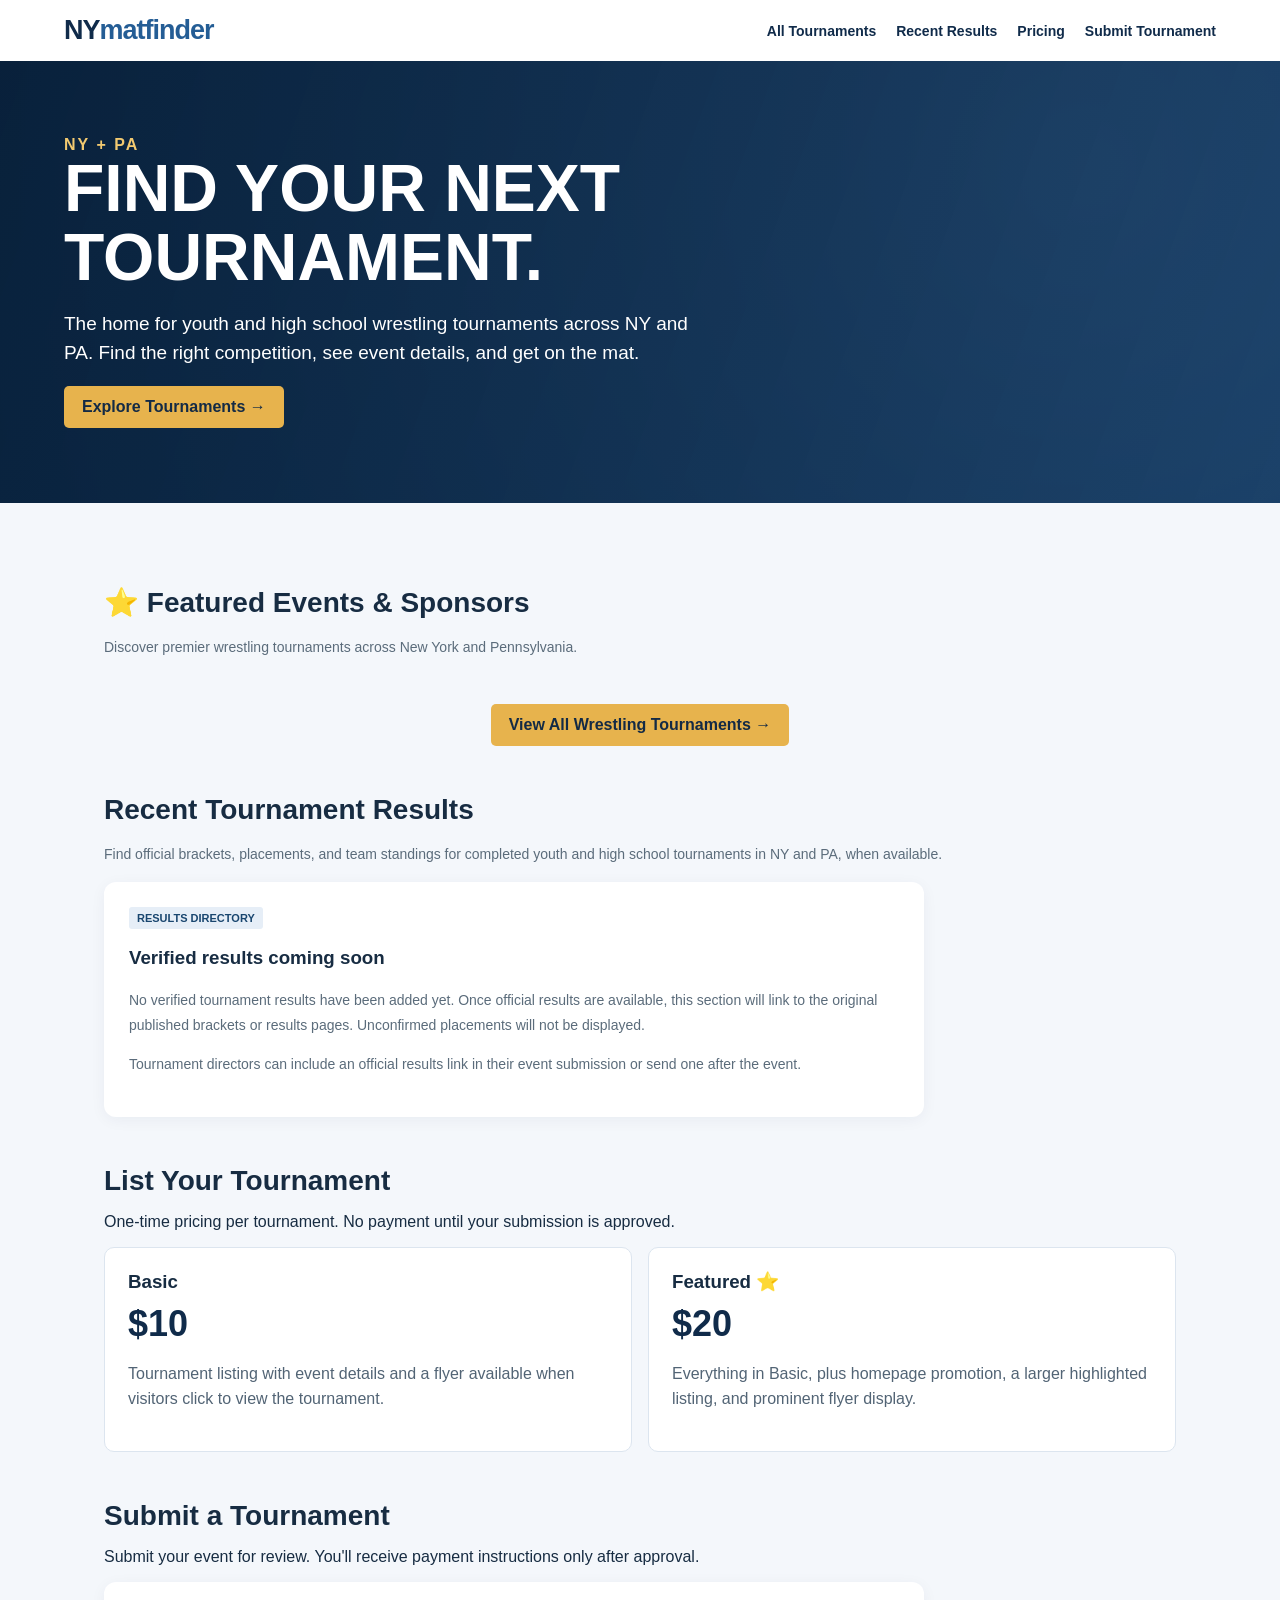
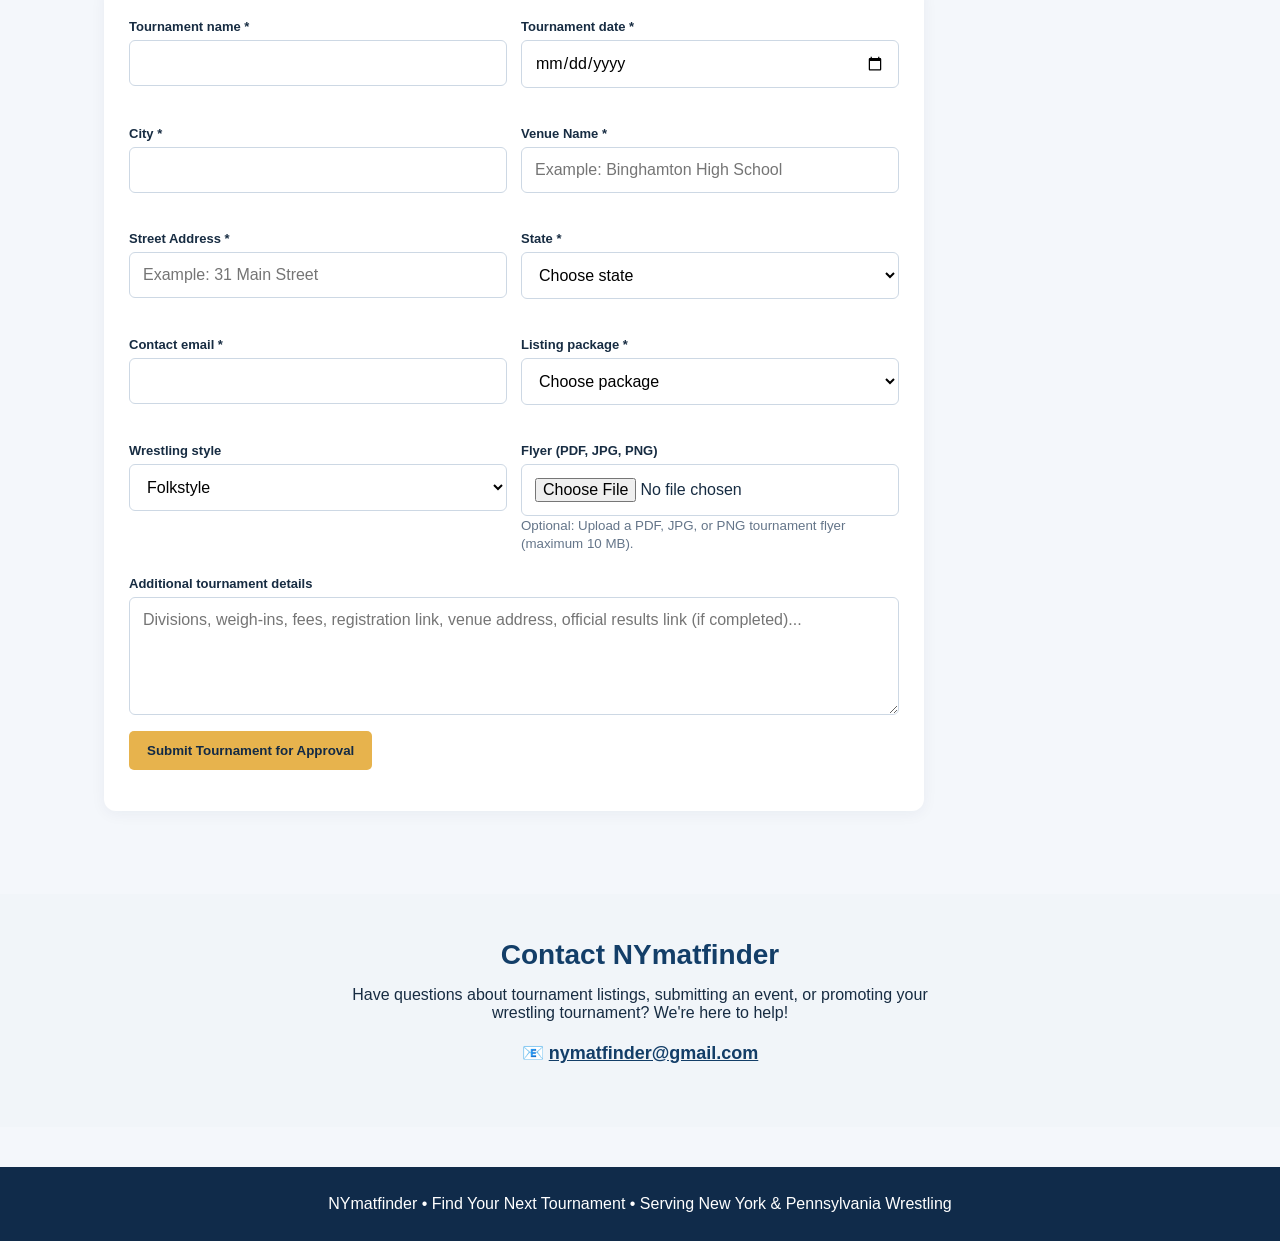
==== index.html @ 11bdc39e "Show Hanover and Palmerton logos on featured homepage cards" ====
<!doctype html><html lang="en"><head><meta charset="utf-8"><meta name="viewport" content="width=device-width,initial-scale=1"><title>NYmatfinder | Find Your Next Tournament</title><style>:root{--navy:#102b4a;--blue:#245d95;--gold:#e7b34d;--bg:#f4f7fb}*{box-sizing:border-box}body{margin:0;font-family:Arial,Helvetica,sans-serif;color:#172c42;background:var(--bg)}header{background:#fff;display:flex;justify-content:space-between;align-items:center;padding:15px max(5%,calc((100% - 1200px)/2));gap:20px;flex-wrap:wrap} .brand{font-size:27px;font-weight:900;color:var(--navy);letter-spacing:-1px}.brand span{color:var(--blue)}nav a{margin-left:20px;text-decoration:none;color:var(--navy);font-weight:700;font-size:14px}.btn{background:var(--gold);border:0;border-radius:5px;padding:12px 18px;font-weight:800;cursor:pointer;color:#132a45}.hero{background:linear-gradient(110deg,rgba(8,32,58,.95),rgba(17,56,96,.85)),radial-gradient(circle at 85% 25%,#759ac3,#102b4a);color:white;padding:75px max(5%,calc((100% - 1200px)/2));min-height:350px}.hero h1{font-size:clamp(38px,6vw,66px);max-width:720px;margin:0 0 12px;line-height:1.04}.hero p{font-size:19px;max-width:640px;line-height:1.5}.tag{color:#f2c970;font-weight:800;letter-spacing:2px}.wrap{max-width:1200px;margin:auto;padding:35px 5%}h2{font-size:28px;margin:0 0 16px}.search{display:grid;grid-template-columns:2fr repeat(3,1fr);gap:10px;background:white;padding:18px;border-radius:12px;box-shadow:0 6px 20px #132c4a12;margin-top:-60px;position:relative}.search input,.search select,form input,form select,form textarea{width:100%;border:1px solid #cdd8e4;border-radius:6px;padding:13px;font:inherit;background:#fff} .cards{display:grid;grid-template-columns:repeat(auto-fit,minmax(250px,1fr));gap:18px}.card{background:white;border:1px solid #e0e7ef;border-radius:10px;overflow:hidden;box-shadow:0 3px 12px #102b4a0c}.card .banner{height:75px;background:linear-gradient(120deg,#133e68,#467db1);display:flex;align-items:center;padding:20px;color:white;font-weight:900;letter-spacing:1px}.card .inner{padding:19px}/* Homepage tournament flyer styling */
#featured-events .flyer-container {
  width: 100%;
  overflow: hidden;
  background: #f1f4f8;
  text-align: center;
}

#featured-events .flyer-container img {
  display: block;
  width: 100%;
  height: auto;
  object-fit: contain;
}

#homepage-featured .card {
  border: 3px solid #d4a017;
}


#homepage-featured .card h3 {
  font-size: 22px;
}

.pill{display:inline-block;font-size:11px;font-weight:800;background:#e6eef7;color:#19466f;padding:5px 8px;border-radius:3px}.featured{border:2px solid var(--gold)}.featured .pill{background:#fff0c7;color:#6c4900}/* NYmatfinder listing sizes */
.cards {
  grid-template-columns: repeat(4, minmax(0, 1fr));
  align-items: stretch;
}

.card {
  grid-column: span 1;
}


.card.featured {
  grid-column: span 2;
  border: 3px solid #d4a017;
  box-shadow: 0 6px 20px #102b4a22;
}


.card.featured .banner {
  height: 150px;
}

@media (max-width: 700px) {
  .cards {
    grid-template-columns: 1fr;
  }

.card,
.card.featured {
  grid-column: span 1;
}
}.card h3{margin:12px 0}.muted{color:#5b6c7b;font-size:14px;line-height:1.8}.link{display:inline-block;margin-top:12px;color:#15568d;font-weight:800;text-decoration:none;cursor:pointer}.prices{display:grid;grid-template-columns:repeat(auto-fit,minmax(220px,1fr));gap:16px}.price{padding:23px;border:1px solid #dce5ef;border-radius:10px;background:white}.price strong{font-size:36px;color:var(--navy)}.price h3{margin:0 0 10px}.price p{color:#526475;line-height:1.6}.section{margin:48px 0}.formbox{background:white;border-radius:12px;padding:25px;max-width:820px;box-shadow:0 3px 15px #102b4a0d}.grid{display:grid;grid-template-columns:repeat(2,minmax(0,1fr));gap:14px}.field{margin:12px 0}.field label{display:block;font-weight:700;font-size:13px;margin-bottom:6px}small{color:#647589}.notice{padding:12px;background:#fff4d9;border-left:4px solid var(--gold);margin:15px 0;color:#584418}.hidden{display:none}footer{background:#102b4a;color:#fff;padding:28px;text-align:center;margin-top:40px}@media(max-width:700px){.search{grid-template-columns:1fr;margin-top:-35px}.grid{grid-template-columns:1fr}nav a{margin:0 12px 0 0}.hero{padding-top:50px;padding-bottom:80px}}
/* =====================================
   NYMATFINDER FEATURED TOURNAMENTS
   ===================================== */

#homepage-featured.featured-showcase-grid {
  display: grid;
  grid-template-columns: repeat(3, minmax(0, 1fr));
  gap: 22px;
  align-items: stretch;
  margin-top: 25px;
}

/* Main Featured Card */
.featured-showcase-card {
  position: relative;
  display: flex;
  flex-direction: column;
  min-width: 0;
  overflow: hidden;
  border: 3px solid #e7b93e;
  border-radius: 18px;
  background: linear-gradient(160deg, #102b50, #071526);
  color: #fff;
  text-align: center;
  box-shadow: 0 0 18px rgba(231, 185, 62, 0.4);
  transition: transform 0.2s ease, box-shadow 0.2s ease;
}

.featured-showcase-card:hover {
  transform: translateY(-5px);
  box-shadow: 0 0 28px rgba(231, 185, 62, 0.65);
}

/* Featured Banner */
.featured-ribbon {
  padding: 12px 8px;
  background: linear-gradient(90deg, #c68d16, #ffdc65, #c68d16);
  color: #101827;
  font-size: 14px;
  font-weight: 900;
  letter-spacing: 0.6px;
  text-transform: uppercase;
}

/* Logo / Flyer Area */
.featured-visual {
  display: flex;
  justify-content: center;
  align-items: center;
  min-height: 175px;
  padding: 20px;
  background: rgba(0, 0, 0, 0.18);
}

.featured-image {
  display: block;
  width: 100%;
  max-height: 180px;
  object-fit: contain;
  border-radius: 8px;
}

.featured-placeholder {
  display: flex;
  flex-direction: column;
  justify-content: center;
  align-items: center;
  gap: 12px;
  min-height: 135px;
}

.featured-placeholder span {
  font-size: 52px;
}

.featured-placeholder strong {
  font-size: 17px;
  font-weight: 900;
  line-height: 1.3;
  text-transform: uppercase;
}

/* Tournament Name */
.featured-event-name {
  padding: 18px 14px;
  background: rgba(0, 0, 0, 0.28);
  font-size: 19px;
  font-weight: 900;
  line-height: 1.3;
  text-transform: uppercase;
}

/* Tournament Information */
.featured-event-details {
  flex: 1;
  padding: 18px 12px;
}

.featured-date {
  margin-bottom: 15px;
  padding: 10px 6px;
  border-radius: 8px;
  background: #f5f7fc;
  color: #102a50;
  font-size: 16px;
  font-weight: 900;
}

.featured-location {
  margin-bottom: 10px;
  font-size: 15px;
  font-weight: 800;
}

.featured-meta {
  color: #cbd8eb;
  font-size: 13px;
  font-weight: 600;
}

/* Flyer Button */
.featured-flyer-btn {
  display: block;
  margin: 0 14px 16px;
  padding: 14px 8px;
  border: 2px solid #55baff;
  border-radius: 10px;
  background: linear-gradient(180deg, #0877ed, #063b9a);
  color: #fff !important;
  font-size: 13px;
  font-weight: 900;
  text-align: center;
  text-decoration: none;
  transition: filter 0.2s ease;
}

.featured-flyer-btn:hover {
  filter: brightness(1.2);
}

/* Individual Tournament Colors */

/* Hanover: Royal Blue & White */
.featured-hanover {
  border-color: #249aff;
  box-shadow: 0 0 20px rgba(36, 154, 255, 0.5);
}

.featured-hanover .featured-visual {
  background: linear-gradient(135deg, #123e9b, #eaf2ff);
}

/* Palmerton: Black & Gold */
.featured-palmerton {
  border-color: #f5c542;
  background: linear-gradient(160deg, #252525, #080808);
}

.featured-palmerton .featured-visual {
  background: linear-gradient(135deg, #141414, #74530b);
}

/* Susquehanna Valley: Navy Blue & Gold */
.featured-sv {
  border-color: #e5b83d;
  background: linear-gradient(160deg, #10254a, #061225);
}

.featured-sv .featured-visual {
  background: linear-gradient(135deg, #071a3d, #a17b23);
}

/* Tablet */
@media (max-width: 950px) {
  #homepage-featured.featured-showcase-grid {
    grid-template-columns: repeat(2, minmax(0, 1fr));
  }
}

/* Mobile */
@media (max-width: 650px) {
  #homepage-featured.featured-showcase-grid {
    grid-template-columns: 1fr;
    gap: 20px;
  }

  .featured-showcase-card {
    max-width: 460px;
    width: 100%;
    margin: 0 auto;
  }

  .featured-visual {
    min-height: 150px;
  }

  .featured-event-name {
    font-size: 18px;
  }
}</style><script src="https://challenges.cloudflare.com/turnstile/v0/api.js" async defer></script></head><body><header><div class="brand">NY<span>matfinder</span></div><nav><a href="tournaments.html">All Tournaments</a><a href="#results">Recent Results</a><a href="#pricing">Pricing</a><a href="#submit">Submit Tournament</a></nav></header><section class="hero"><div class="tag">NY + PA</div><h1>FIND YOUR NEXT<br>TOURNAMENT.</h1><p>The home for youth and high school wrestling tournaments across NY and PA. Find the right competition, see event details, and get on the mat.</p><a class="btn" href="tournaments.html" style="display:inline-block;text-decoration:none">Explore Tournaments →</a></section>
<main class="wrap">

<section id="featured-events" class="section">
  <h2>⭐ Featured Events & Sponsors</h2>
  <p class="muted">
    Discover premier wrestling tournaments across New York and Pennsylvania.
  </p>

  <div id="homepage-featured" class="cards"></div>
<div style="text-align:center;margin-top:30px;">
  <a href="tournaments.html" class="btn" style="display:inline-block;text-decoration:none;">
    View All Wrestling Tournaments →
  </a>
</div>
</section>

<section id="results" class="section"><h2>Recent Tournament Results</h2><p class="muted">Find official brackets, placements, and team standings for completed youth and high school tournaments in NY and PA, when available.</p><div class="formbox"><span class="pill">RESULTS DIRECTORY</span><h3>Verified results coming soon</h3><p class="muted">No verified tournament results have been added yet. Once official results are available, this section will link to the original published brackets or results pages. Unconfirmed placements will not be displayed.</p><p class="muted">Tournament directors can include an official results link in their event submission or send one after the event.</p></div></section><section id="pricing" class="section"><h2>List Your Tournament</h2><p>One-time pricing per tournament. No payment until your submission is approved.</p><div class="prices">
  <div class="price">
    <h3>Basic</h3>
    <strong>$10</strong>
    <p>Tournament listing with event details and a flyer available when visitors click to view the tournament.</p>
  </div>

  <div class="price">
    <h3>Featured ⭐</h3>
    <strong>$20</strong>
    <p>Everything in Basic, plus homepage promotion, a larger highlighted listing, and prominent flyer display.</p>
  </div>
</div></section><section id="submit" class="section"><h2>Submit a Tournament</h2><p>Submit your event for review. You'll receive payment instructions only after approval.</p><div class="formbox"><form id="form">
<div style="position:absolute;left:-9999px" aria-hidden="true">
  <label for="website_check">Leave this field empty</label>
  <input id="website_check" name="website_check" type="text" tabindex="-1" autocomplete="off">
</div>
<div class="grid"><div class="field"><label for="name">Tournament name *</label><input id="name" required></div><div class="field"><label for="date">Tournament date *</label><input id="date" type="date" required></div><div class="field">
  <label for="city">City *</label>
  <input id="city" required>
</div>

<div class="field">
  <label for="venue">Venue Name *</label>
  <input id="venue" placeholder="Example: Binghamton High School" required>
</div>

<div class="field">
  <label for="address">Street Address *</label>
  <input id="address" placeholder="Example: 31 Main Street" required>
</div><div class="field"><label for="eventstate">State *</label><select id="eventstate" required><option value="">Choose state</option><option>NY</option><option>PA</option></select></div><div class="field"><label for="contact">Contact email *</label><input id="contact" type="email" required></div><div class="field"><label for="package">Listing package *</label><select id="package" required><option value="">Choose package</option><option>Basic — $10</option><option>Featured — $20</option></select></div><div class="field"><label for="eventstyle">Wrestling style</label><select id="eventstyle"><option>Folkstyle</option><option>Freestyle</option><option>Greco-Roman</option></select></div><div class="field"><label for="flyer">Flyer (PDF, JPG, PNG)</label><input id="flyer" type="file" accept=".pdf,.jpg,.jpeg,.png,application/pdf,image/jpeg,image/png">
<small>Optional: Upload a PDF, JPG, or PNG tournament flyer (maximum 10 MB).</small></div></div><div class="field"><label for="details">Additional tournament details</label><textarea id="details" rows="5" placeholder="Divisions, weigh-ins, fees, registration link, venue address, official results link (if completed)..."></textarea></div><div class="cf-turnstile" data-sitekey="0x4AAAAAAFtagBKGzRwW_ZoH"></div><button class="btn" type="submit">Submit Tournament for Approval</button><p id="feedback" role="status"></p></form></div></section></main>

<!-- Tournament Details Window -->
<dialog id="tournament-modal" style="width:min(90%,700px);max-height:90vh;border:none;border-radius:12px;padding:25px;box-shadow:0 10px 40px #0004;">
  <button
    type="button"
    id="close-tournament-modal"
    aria-label="Close tournament details"
    style="float:right;background:#133e68;color:white;border:none;padding:10px 15px;border-radius:6px;cursor:pointer;"
  >
    ✕ Close
  </button>

  <div id="tournament-modal-content" style="clear:both;padding-top:15px;"></div>
</dialog>
<section id="contact" style="padding:45px 20px;text-align:center;background:#f1f5f9;">
  <h2 style="color:#133e68;margin-bottom:15px;">
    Contact NYmatfinder
  </h2>

  <p style="font-size:16px;max-width:600px;margin:0 auto 20px;">
    Have questions about tournament listings, submitting an event,
    or promoting your wrestling tournament? We're here to help!
  </p>

  <p style="font-size:18px;">
    📧 <a href="mailto:nymatfinder@gmail.com"
          style="color:#133e68;font-weight:bold;">
      nymatfinder@gmail.com
    </a>
  </p>
</section>
<footer>NYmatfinder • Find Your Next Tournament • Serving New York & Pennsylvania Wrestling</footer><script>let tournaments=[];
function openTournamentDetails(id) {
  const tournament = tournaments.find(t => String(t.id) === String(id));

  if (!tournament) {
    alert('Tournament details are unavailable.');
    return;
  }

  const escapeHTML = value => String(value ?? '').replace(/[&<>"']/g, char => ({
    '&': '&amp;',
    '<': '&lt;',
    '>': '&gt;',
    '"': '&quot;',
    "'": '&#39;'
  }[char]));

  const flyer = tournament.flyer || '';
  const safeFlyer = /^https?:\/\//i.test(flyer)
    ? escapeHTML(flyer)
    : '';

  document.querySelector('#tournament-modal-content').innerHTML = `
    <h2>${escapeHTML(tournament.name)}</h2>

    <p>
      📅 <strong>Date:</strong> ${escapeHTML(tournament.date || 'TBD')}<br>
      📍 <strong>Location:</strong> ${escapeHTML(tournament.city)}, ${escapeHTML(tournament.state)}<br>
      🤼 <strong>Style:</strong> ${escapeHTML(tournament.style || 'TBD')}<br>
      <strong>Age Division:</strong> ${escapeHTML(tournament.age || 'TBD')}
    </p>

    ${safeFlyer
      ? `<img src="${safeFlyer}" alt="Flyer for ${escapeHTML(tournament.name)}"
           style="width:100%;height:auto;margin-top:15px;border-radius:8px;">`
      : '<p>Flyer not available yet.</p>'
    }
  `;

  document.querySelector('#tournament-modal').showModal();
}

document.querySelector('#close-tournament-modal')
  .addEventListener('click', () => {
    document.querySelector('#tournament-modal').close();
  });
function renderHomepageEvents() {
  const featured = tournaments
    .filter(t => (t.tier || '').toLowerCase() === 'featured')
    .sort((a, b) => (a.date || '').localeCompare(b.date || ''));

  const escapeHTML = value => String(value ?? '')
    .replace(/&/g, '&amp;')
    .replace(/"/g, '&quot;')
    .replace(/'/g, '&#39;')
    .replace(/</g, '&lt;')
    .replace(/>/g, '&gt;');

  const createCard = t => {
    const name = t.name || 'Wrestling Tournament';
    const flyer = t.flyer || '';
    const safeFlyer = /^https?:\/\//i.test(flyer)
      ? escapeHTML(flyer)
      : '';

    const isPDF = /\.pdf(?:[?#]|$)/i.test(flyer);

    // Tournament-specific colors
    let theme = 'featured-default';

    if (/hanover/i.test(name)) {
      theme = 'featured-hanover';
    } else if (/palmerton/i.test(name)) {
      theme = 'featured-palmerton';
    } else if (/susquehanna valley/i.test(name)) {
      theme = 'featured-sv';
    }

 // Display tournament logos when available
let tournamentLogo = '';

if (/hanover/i.test(name)) {
  tournamentLogo = 'hanover-logo.png';
} else if (/palmerton/i.test(name)) {
  tournamentLogo = 'palmerton-logo.jpg';
} else if (/susquehanna valley/i.test(name)) {
  tournamentLogo = 'sv%20saber.jpeg';
}

const flyerPreview = tournamentLogo
  ? `<img
       src="${tournamentLogo}"
       alt="${escapeHTML(name)} logo"
       loading="lazy"
       class="featured-image">`
  : safeFlyer && !isPDF
    ? `<img
         src="${safeFlyer}"
         alt="${escapeHTML(name)} flyer"
         loading="lazy"
         class="featured-image">`
    : `<div class="featured-placeholder">
         <span>🏆</span>
         <strong>${escapeHTML(name)}</strong>
       </div>`;

    const flyerButton = safeFlyer
      ? `<a href="${safeFlyer}"
             target="_blank"
             rel="noopener noreferrer"
             class="featured-flyer-btn">
           📄 VIEW TOURNAMENT FLYER →
         </a>`
      : '';

    return `
      <article class="featured-showcase-card ${theme}">
        <div class="featured-ribbon">★ FEATURED TOURNAMENT ★</div>

        <div class="featured-visual">
          ${flyerPreview}
        </div>

        <div class="featured-event-name">
          ${escapeHTML(name)}
        </div>

        <div class="featured-event-details">
          <div class="featured-date">
            📅 ${escapeHTML(t.date || 'Date TBD')}
          </div>

          <div class="featured-location">
            📍 ${escapeHTML(t.city || '')}, ${escapeHTML(t.state || '')}
          </div>

          <div class="featured-meta">
            ${escapeHTML(t.style || 'Folkstyle')}
            · ${escapeHTML(t.age || 'Youth')}
          </div>
        </div>

        ${flyerButton}
      </article>
    `;
  };

  const container = document.querySelector('#homepage-featured');

  if (!container) return;

  container.classList.add('featured-showcase-grid');

  container.innerHTML = featured.length
    ? featured.map(createCard).join('')
    : '<p>No featured tournaments available yet.</p>';
}
document.querySelector('#form').addEventListener('submit', async e => {
  e.preventDefault();

  const feedback = document.querySelector('#feedback');

  if (document.querySelector('#website_check').value.trim()) {
    feedback.textContent = 'Unable to process submission.';
    return;
  }
const turnstileToken = document.querySelector('[name="cf-turnstile-response"]')?.value;

if (!turnstileToken) {
  feedback.textContent = 'Please complete the security verification before submitting.';
  return;
}
  const submission = {
    tournament_name: document.querySelector('#name').value.trim(),
    tournament_date: document.querySelector('#date').value,
    city: document.querySelector('#city').value.trim(),
venue_name: document.querySelector('#venue').value.trim(),
street_address: document.querySelector('#address').value.trim(),
state: document.querySelector('#eventstate').value,
    contact_email: document.querySelector('#contact').value.trim(),
    listing_package: document.querySelector('#package').value.split(' — ')[0],
    wrestling_style: document.querySelector('#eventstyle').value,
    additional_details: document.querySelector('#details').value.trim(),
turnstile_token: turnstileToken
  };

const form = e.currentTarget;
const submitButton = form.querySelector('button[type="submit"]');

  submitButton.disabled = true;
  feedback.textContent = 'Submitting your tournament...';

  try {
 const formData = new FormData();

Object.entries(submission).forEach(([key, value]) => {
  formData.append(key, value);
});

const flyer = document.querySelector('#flyer').files[0];
if (flyer && flyer.size > 10 * 1024 * 1024) {
  feedback.textContent = 'Flyer must be 10 MB or smaller.';
  submitButton.disabled = false;
  return;
}
if (flyer) {
  formData.append('flyer', flyer);
}

const response = await fetch(
  'https://phfijrkrcoanxwzdstjk.supabase.co/functions/v1/upload-tournament-flyer',
  {
    method: 'POST',
    headers: {
      'apikey': SUPABASE_KEY
    },
    body: formData
  }
);

    if (!response.ok) {
      throw new Error('Submission failed: ' + response.status);
    }

    feedback.textContent =
      'Tournament submitted successfully! Your event is pending approval.';

    form.reset();
  turnstile.reset();
  } catch (error) {
    console.error('Tournament submission error:', error);

    feedback.textContent =
      'Unable to submit your tournament. Please try again later.';

  } finally {
    submitButton.disabled = false;
  }
});</script>
<script>
const SUPABASE_URL = "https://phfijrkrcoanxwzdstjk.supabase.co";
const SUPABASE_KEY = "sb_publishable_uvoUWKajiVZ_H7Kkte16Gw_1GDnOIO_";

async function loadNYmatfinderTournaments() {
  try {
    const response = await fetch(
      SUPABASE_URL + "/rest/v1/public_tournaments?select=*&order=tournament_date.asc",
      {
        headers: {
          "apikey": SUPABASE_KEY
        }
      }
    );

    if (!response.ok) {
      throw new Error("Supabase returned " + response.status);
    }

const data = await response.json();

tournaments = data.map(t => ({
  id: t.id,
  name: t.tournament_name,
  city: t.city,
  state: t.state,
  style: t.wrestling_style,
  age: t.age_division,
  tier: t.listing_package,
  date: t.tournament_date,
  flyer: t.flyer_url || ''
}));

renderHomepageEvents();
console.log("NYmatfinder tournaments loaded:", tournaments);
  } catch (error) {
    console.error("Unable to load NYmatfinder tournaments:", error);
  }
}

loadNYmatfinderTournaments();
</script>
</body></html>
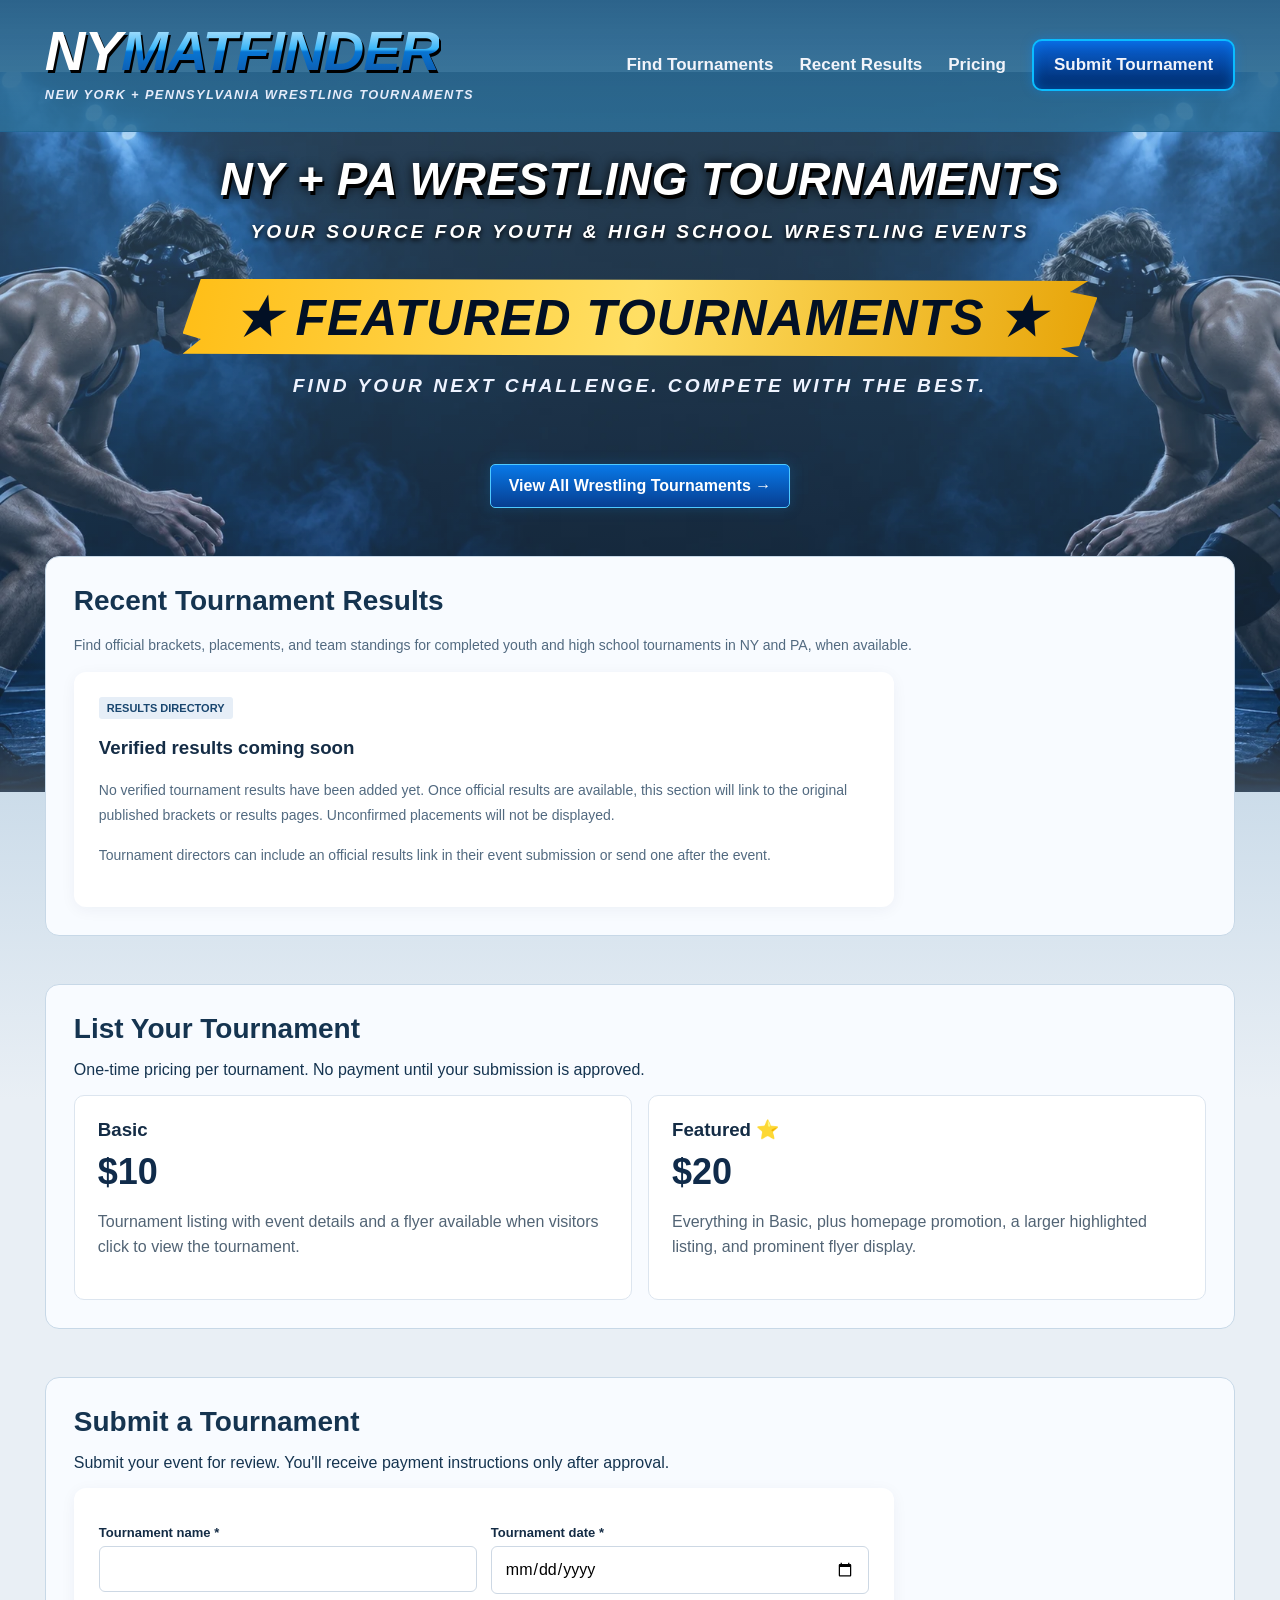
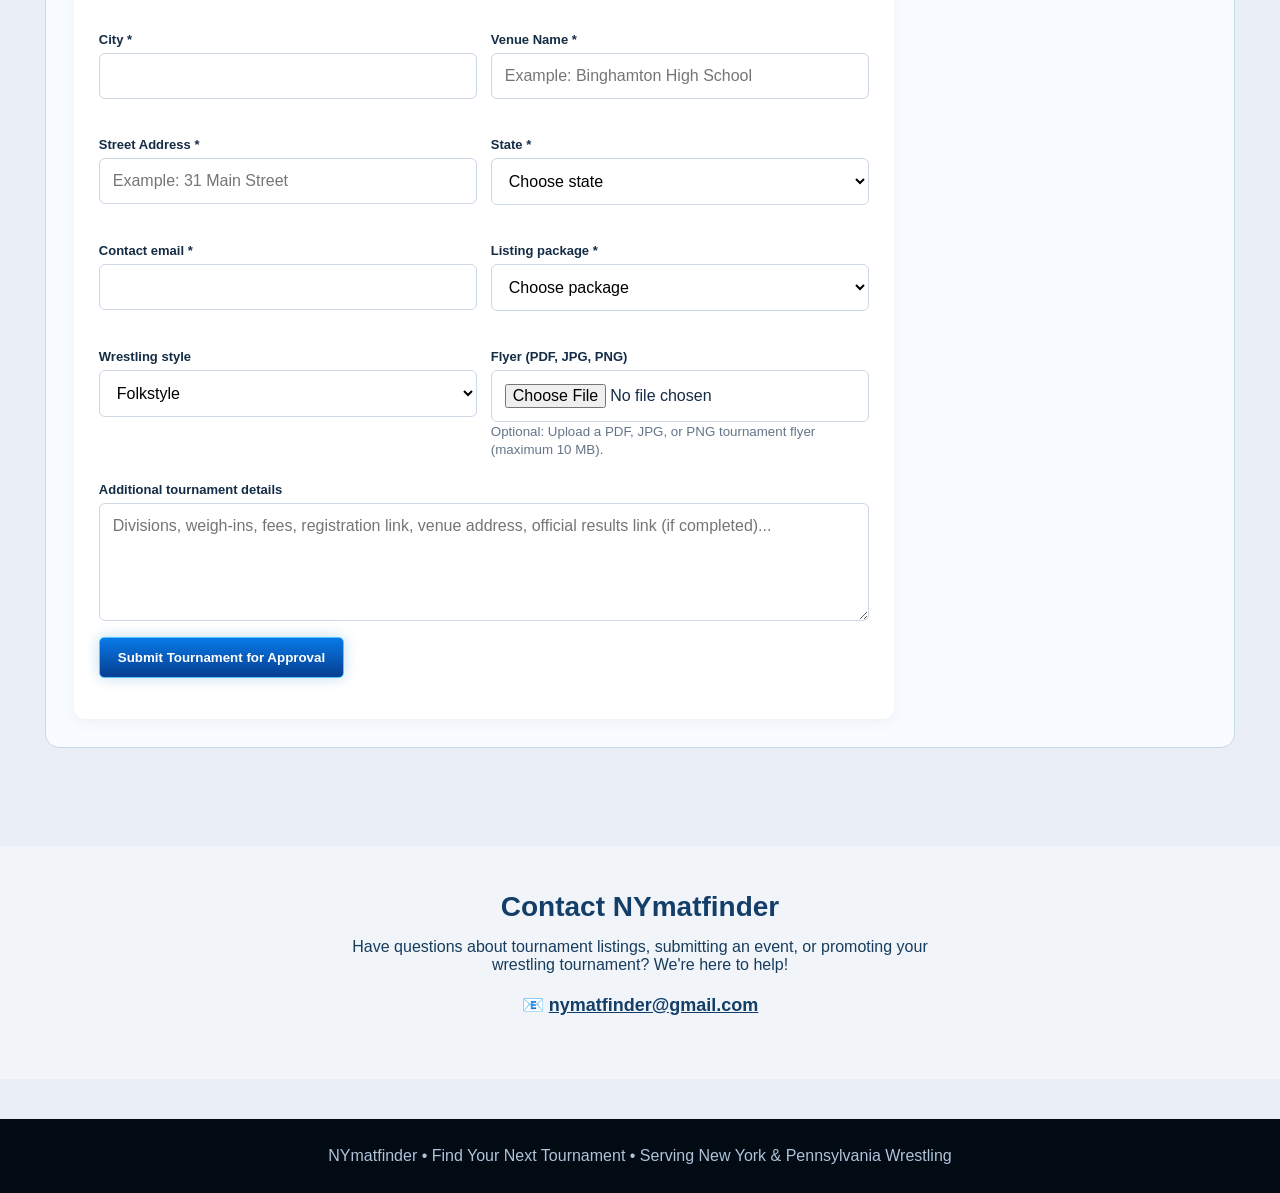
==== commit 738c88e7: "Draft lighter arena homepage redesign for review" ====
--- a/index.html
+++ b/index.html
@@ -253,13 +253,48 @@
   .featured-event-name {
     font-size: 18px;
   }
-}</style><script src="https://challenges.cloudflare.com/turnstile/v0/api.js" async defer></script></head><body><header><div class="brand">NY<span>matfinder</span></div><nav><a href="tournaments.html">All Tournaments</a><a href="#results">Recent Results</a><a href="#pricing">Pricing</a><a href="#submit">Submit Tournament</a></nav></header><section class="hero"><div class="tag">NY + PA</div><h1>FIND YOUR NEXT<br>TOURNAMENT.</h1><p>The home for youth and high school wrestling tournaments across NY and PA. Find the right competition, see event details, and get on the mat.</p><a class="btn" href="tournaments.html" style="display:inline-block;text-decoration:none">Explore Tournaments →</a></section>
+}
+/* Arena homepage — presentation only; integrations remain unchanged. */
+body{background-color:#e9eff5;background-image:linear-gradient(180deg,rgba(128,191,231,.34),rgba(66,131,180,.22) 65%,#e9eff5),url('arena-background.webp');background-position:center top,center 72px;background-size:100% 1100px,100% auto;background-repeat:no-repeat;color:#edf3fc}
+header{max-width:1640px;margin:auto;background:linear-gradient(180deg,#245d86f2,#2d7099d9);padding:24px 3.5%;flex-wrap:nowrap;border-bottom:1px solid #2285bd44;gap:32px}
+.brand{display:block;white-space:nowrap;text-decoration:none;font-family:Impact,'Arial Narrow',sans-serif;font-size:clamp(30px,4.4vw,68px);font-style:italic;letter-spacing:-1px;color:#fff;line-height:.95;text-shadow:2px 3px 0 #000}
+.brand span{text-shadow:none;filter:drop-shadow(2px 3px 0 #000);color:#35b6ff;background:linear-gradient(#e2f6ff,#39b5f8 48%,#0875d3 52%,#1053a2);background-clip:text;-webkit-background-clip:text;-webkit-text-fill-color:transparent}
+.brand small{display:block;font:italic 800 clamp(8px,1vw,14px)/1.8 Arial,sans-serif;letter-spacing:1.4px;color:#e5ecfa;margin-top:6px;text-shadow:none}
+nav{display:flex;align-items:center;gap:26px}nav a{color:#f2f4fa;margin:0;font-size:17px;white-space:nowrap}nav a:hover{color:#57caff}nav a:last-child{border:2px solid #0bbcff;border-radius:10px;background:linear-gradient(#0a65db,#002966);padding:14px 20px;box-shadow:inset 0 0 12px #008bff80,0 0 12px #008bff55}
+.hero{min-height:0;text-align:center;background:none;padding:22px 6% 8px;max-width:1640px;margin:auto}
+.hero h1{max-width:none;font-family:Impact,'Arial Narrow',sans-serif;font-size:clamp(32px,3.55vw,62px);font-style:italic;letter-spacing:.6px;line-height:1.15;text-shadow:2px 4px 0 #000,0 1px 12px #000;margin:0}
+.hero p{max-width:none;font-size:clamp(12px,1.5vw,23px);font-style:italic;font-weight:800;letter-spacing:3px;margin:12px 0 0;text-shadow:0 2px 5px #000}
+.wrap{max-width:1600px;padding:10px 3.5% 50px}
+#featured-events{margin-top:6px;padding-top:0;text-align:center}
+#featured-events>h2{display:table;margin:14px auto 8px;padding:8px 52px;background:linear-gradient(100deg,#ffbe16,#ffdf64 50%,#e7a408);color:#021025;clip-path:polygon(2% 0,99% 3%,97% 17%,100% 24%,98% 86%,96% 89%,98% 100%,0 96%,2% 77%,0 70%);font-family:Impact,'Arial Narrow',sans-serif;font-style:italic;font-size:clamp(25px,3.9vw,59px);letter-spacing:1px;line-height:1.25}
+#featured-events>p{color:#eef3ff;font-weight:800;font-style:italic;letter-spacing:3px;font-size:clamp(11px,1.5vw,21px);margin:12px 0 30px}
+#homepage-featured.featured-showcase-grid{grid-template-columns:repeat(3,minmax(0,1fr));gap:26px}
+.featured-showcase-card{border-radius:23px;border-width:3px;box-shadow:0 0 7px #fff,inset 0 0 10px #fff5,0 0 23px #e7b93e66;background:#dce4ed;color:#071a35}
+.featured-hanover{border-color:#6edaff;box-shadow:0 0 5px #fff,0 0 22px #00acff, inset 0 0 9px #00aaff}
+.featured-palmerton{border-color:#ffcf35;box-shadow:0 0 5px #fff,0 0 22px #ffb600}
+.featured-sv{border-color:#eac766;box-shadow:0 0 5px #fff,0 0 22px #d5a63888}
+.featured-ribbon{position:absolute;z-index:1;top:5px;left:14%;right:14%;padding:6px 2px;font-family:Impact,'Arial Narrow',sans-serif;font-style:italic;font-size:clamp(13px,1.35vw,21px);line-height:1.2;letter-spacing:0;clip-path:polygon(4% 0,98% 0,95% 20%,100% 30%,96% 80%,94% 100%,0 100%,3% 70%,0 55%)}
+.featured-visual{height:240px;min-height:0;padding:44px 26px 18px;background-size:cover}
+.featured-hanover .featured-visual{background:repeating-linear-gradient(132deg,transparent 0 40px,#218bff33 40px 55px,transparent 55px 75px),linear-gradient(130deg,#092660,#eff6ff 40%,#d1e4fa 70%,#1055b5)}
+.featured-palmerton .featured-visual{background:repeating-linear-gradient(132deg,transparent 0 44px,#cba23333 44px 55px,transparent 55px 78px),linear-gradient(140deg,#101316,#292b2b,#080b10)}
+.featured-sv .featured-visual{background:repeating-linear-gradient(132deg,transparent 0 40px,#eec45244 40px 52px,transparent 52px 77px),linear-gradient(140deg,#061a38,#153e70,#09172b)}
+.featured-image{width:auto;max-width:100%;height:auto;max-height:170px;object-fit:contain;border-radius:3px;filter:drop-shadow(0 3px 5px #0004)}
+.featured-event-name{font-family:Impact,'Arial Narrow',sans-serif;font-size:clamp(20px,2.1vw,33px);font-style:italic;color:#fff;background:linear-gradient(#0649a0,#031a43);padding:12px 12px;min-height:100px;display:flex;align-items:center;justify-content:center;text-shadow:2px 3px #000;line-height:1.05}
+.featured-event-details{background:linear-gradient(110deg,#d3dce6,#fff 48%,#d4dce6);padding:14px 14px 8px;flex:1}.featured-date{color:#061b43;font:italic 900 clamp(18px,1.8vw,28px)/1.2 Arial,sans-serif;margin-bottom:12px}.featured-location{font-weight:900;font-size:clamp(15px,1.35vw,21px);text-transform:uppercase;color:#0b1728;margin-bottom:8px}.featured-meta{color:#35465a;font-size:13px}
+.featured-flyer-btn{font-style:italic;font-size:clamp(12px,1.3vw,20px);border-color:#48bcff;box-shadow:0 2px 5px #000b,inset 0 0 5px #52aaff;color:#fff;margin:0 18px 16px;padding:13px 5px;background:linear-gradient(#0785fb,#004cbd 48%,#002258)}
+.btn{display:inline-block;background:linear-gradient(#0879e8,#073e91);color:#fff;border:1px solid #4fc9ff;box-shadow:0 0 14px #147ac344;text-decoration:none}
+#results,#pricing,#submit{background:#f8fbff;border:1px solid #c7d8e7;border-radius:14px;padding:28px;margin-top:32px;color:#153450}.muted{color:#526a80}.formbox,.price{color:#142c45}#contact{color:#173c5d}footer{background:#020a14;color:#afc3da}#tournament-modal{color:#142c45}a:focus-visible,button:focus-visible{outline:3px solid #ffd457;outline-offset:4px}
+@media(min-width:1500px){.featured-visual{height:265px}.featured-image{max-height:190px}}
+@media(max-width:1050px){header{flex-wrap:wrap;justify-content:center;padding:18px 3%}.brand{text-align:center;font-size:48px}nav{gap:24px}.hero{padding-top:24px}body{background-size:auto 900px;background-position:center 100px}.featured-visual{height:200px;padding:38px 14px 14px}.featured-image{max-height:145px}.featured-event-name{min-height:95px}.featured-event-details{padding:12px 7px}#homepage-featured.featured-showcase-grid{gap:16px}.featured-flyer-btn{margin:0 10px 12px}}
+@media(max-width:700px){header{gap:16px}.brand{font-size:42px}.brand small{font-size:8px}nav{gap:14px;flex-wrap:wrap;justify-content:center}nav a{font-size:12px}nav a:last-child{padding:9px 11px}.hero{padding:24px 16px 0}.hero h1{font-size:36px;line-height:1.05}.hero p{letter-spacing:1.3px;font-size:11px;line-height:1.8}.wrap{padding:8px 5% 30px}#featured-events>h2{font-size:27px;padding:10px 19px}#featured-events>p{font-size:11px;letter-spacing:1.5px;line-height:1.7;margin:12px 8px 24px}#homepage-featured.featured-showcase-grid{grid-template-columns:1fr;max-width:430px;margin:auto;gap:25px}.featured-visual{height:230px;padding:42px 24px 16px}.featured-image{max-height:175px}.featured-ribbon{font-size:18px}.featured-event-name{font-size:29px;min-height:90px}.featured-date{font-size:23px}.featured-location{font-size:18px}.featured-flyer-btn{font-size:17px;padding:14px}#results,#pricing,#submit{padding:20px}body{background-size:auto 850px}}
+
+</style><script src="https://challenges.cloudflare.com/turnstile/v0/api.js" async defer></script></head><body><header><a class="brand" href="./" aria-label="NYmatfinder home">NY<span>MATFINDER</span><small>NEW YORK + PENNSYLVANIA WRESTLING TOURNAMENTS</small></a><nav><a href="tournaments.html">Find Tournaments</a><a href="#results">Recent Results</a><a href="#pricing">Pricing</a><a href="#submit">Submit Tournament</a></nav></header><section class="hero"><h1>NY + PA WRESTLING TOURNAMENTS</h1><p>YOUR SOURCE FOR YOUTH &amp; HIGH SCHOOL WRESTLING EVENTS</p></section>
 <main class="wrap">
 
 <section id="featured-events" class="section">
-  <h2>⭐ Featured Events & Sponsors</h2>
+  <h2>★ FEATURED TOURNAMENTS ★</h2>
   <p class="muted">
-    Discover premier wrestling tournaments across New York and Pennsylvania.
+    FIND YOUR NEXT CHALLENGE. COMPETE WITH THE BEST.
   </p>
 
   <div id="homepage-featured" class="cards"></div>
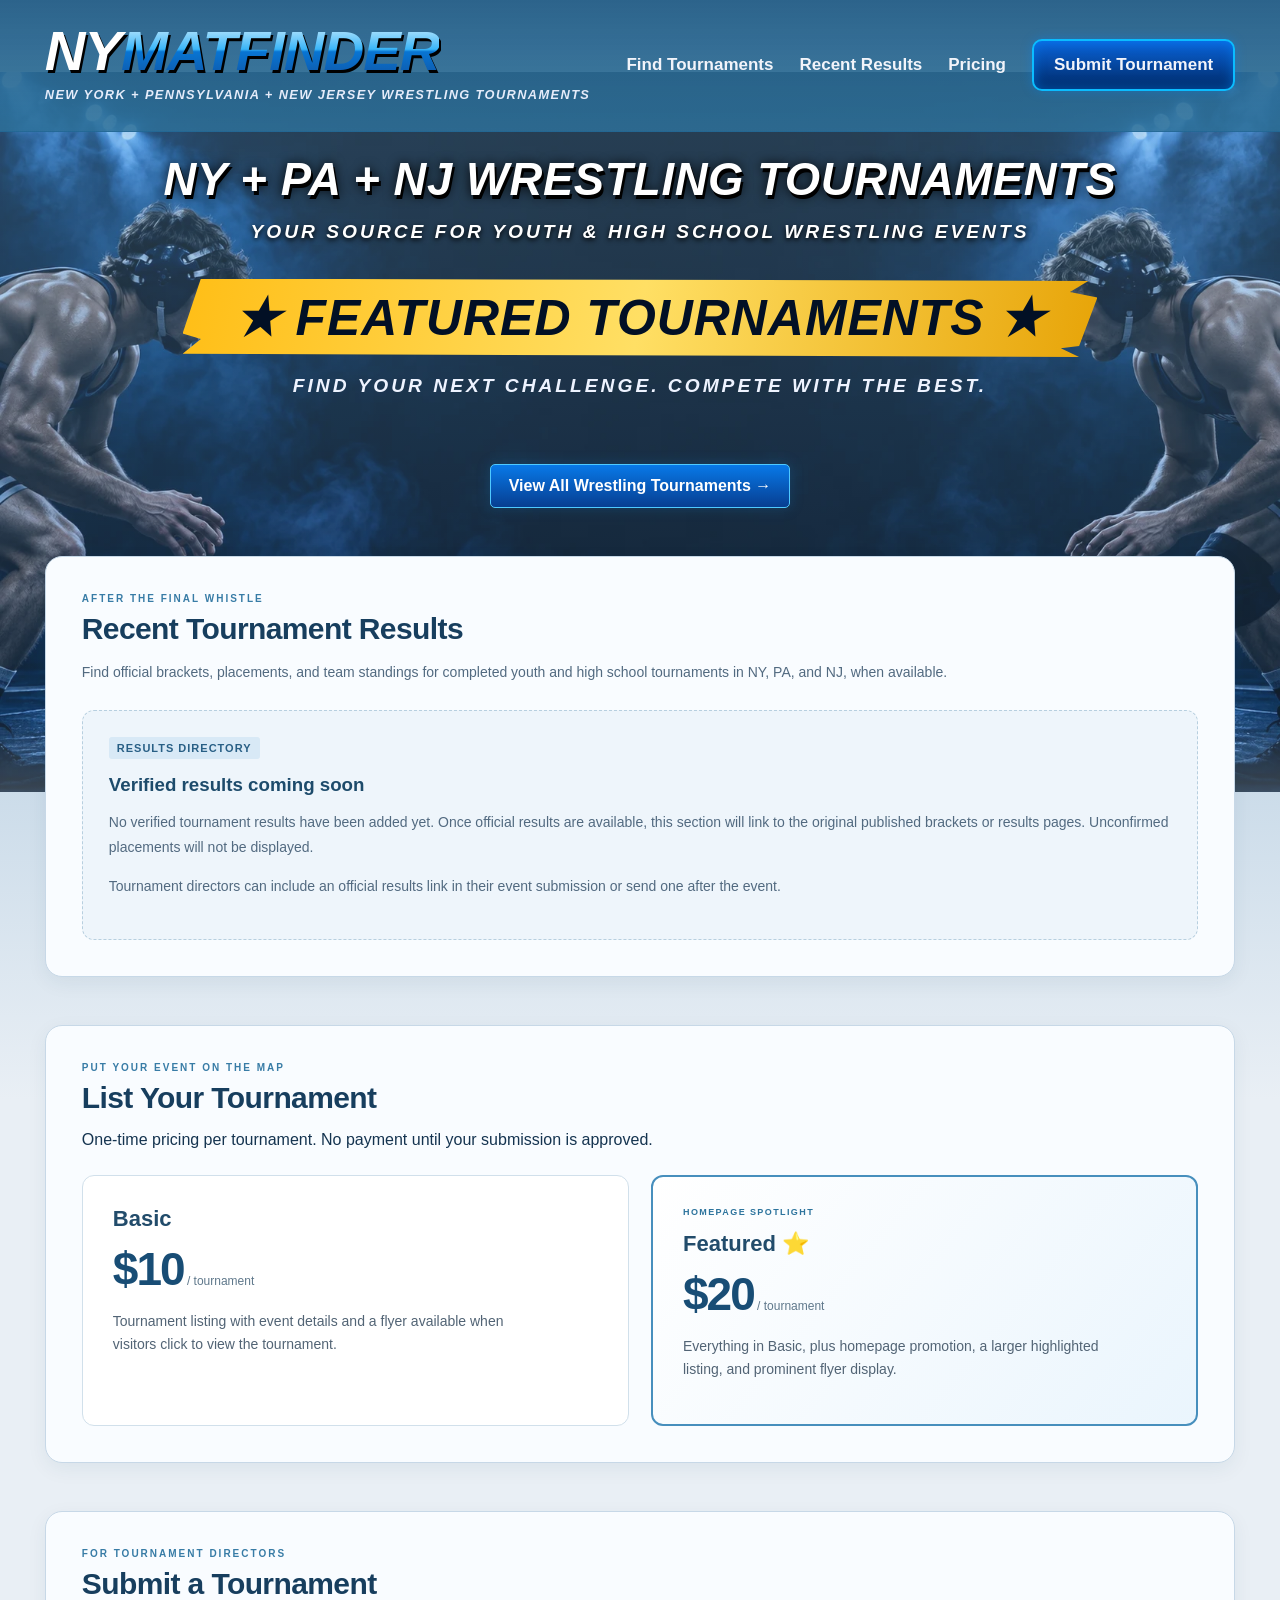
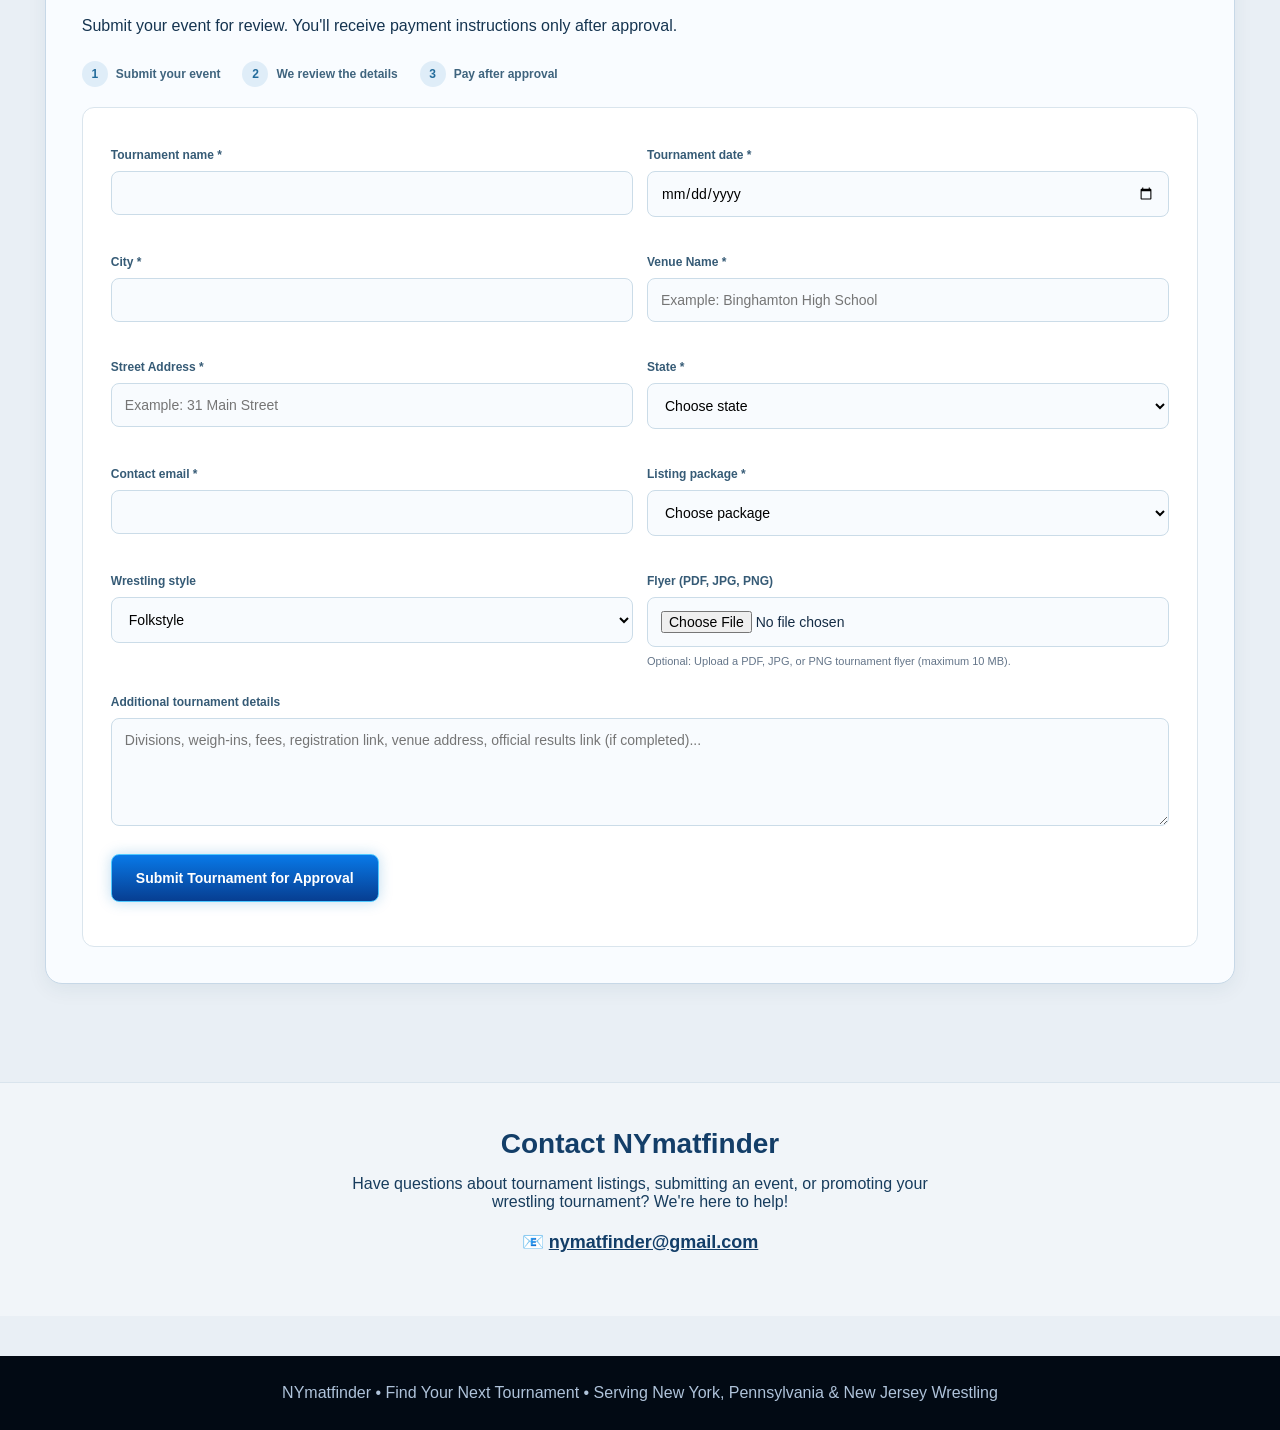
==== commit a014b379: "Refresh tournament directory and forms; add NJ and state navigation" ====
--- a/index.html
+++ b/index.html
@@ -288,7 +288,7 @@
 @media(max-width:1050px){header{flex-wrap:wrap;justify-content:center;padding:18px 3%}.brand{text-align:center;font-size:48px}nav{gap:24px}.hero{padding-top:24px}body{background-size:auto 900px;background-position:center 100px}.featured-visual{height:200px;padding:38px 14px 14px}.featured-image{max-height:145px}.featured-event-name{min-height:95px}.featured-event-details{padding:12px 7px}#homepage-featured.featured-showcase-grid{gap:16px}.featured-flyer-btn{margin:0 10px 12px}}
 @media(max-width:700px){header{gap:16px}.brand{font-size:42px}.brand small{font-size:8px}nav{gap:14px;flex-wrap:wrap;justify-content:center}nav a{font-size:12px}nav a:last-child{padding:9px 11px}.hero{padding:24px 16px 0}.hero h1{font-size:36px;line-height:1.05}.hero p{letter-spacing:1.3px;font-size:11px;line-height:1.8}.wrap{padding:8px 5% 30px}#featured-events>h2{font-size:27px;padding:10px 19px}#featured-events>p{font-size:11px;letter-spacing:1.5px;line-height:1.7;margin:12px 8px 24px}#homepage-featured.featured-showcase-grid{grid-template-columns:1fr;max-width:430px;margin:auto;gap:25px}.featured-visual{height:230px;padding:42px 24px 16px}.featured-image{max-height:175px}.featured-ribbon{font-size:18px}.featured-event-name{font-size:29px;min-height:90px}.featured-date{font-size:23px}.featured-location{font-size:18px}.featured-flyer-btn{font-size:17px;padding:14px}#results,#pricing,#submit{padding:20px}body{background-size:auto 850px}}
 
-</style><script src="https://challenges.cloudflare.com/turnstile/v0/api.js" async defer></script></head><body><header><a class="brand" href="./" aria-label="NYmatfinder home">NY<span>MATFINDER</span><small>NEW YORK + PENNSYLVANIA WRESTLING TOURNAMENTS</small></a><nav><a href="tournaments.html">Find Tournaments</a><a href="#results">Recent Results</a><a href="#pricing">Pricing</a><a href="#submit">Submit Tournament</a></nav></header><section class="hero"><h1>NY + PA WRESTLING TOURNAMENTS</h1><p>YOUR SOURCE FOR YOUTH &amp; HIGH SCHOOL WRESTLING EVENTS</p></section>
+</style><script src="https://challenges.cloudflare.com/turnstile/v0/api.js" async defer></script><link rel="stylesheet" href="interior.css"></head><body><header><a class="brand" href="./" aria-label="NYmatfinder home">NY<span>MATFINDER</span><small>NEW YORK + PENNSYLVANIA + NEW JERSEY WRESTLING TOURNAMENTS</small></a><nav><a href="tournaments.html">Find Tournaments</a><a href="#results">Recent Results</a><a href="#pricing">Pricing</a><a href="#submit">Submit Tournament</a></nav></header><section class="hero"><h1>NY + PA + NJ WRESTLING TOURNAMENTS</h1><p>YOUR SOURCE FOR YOUTH &amp; HIGH SCHOOL WRESTLING EVENTS</p></section>
 <main class="wrap">
 
 <section id="featured-events" class="section">
@@ -305,7 +305,7 @@
 </div>
 </section>
 
-<section id="results" class="section"><h2>Recent Tournament Results</h2><p class="muted">Find official brackets, placements, and team standings for completed youth and high school tournaments in NY and PA, when available.</p><div class="formbox"><span class="pill">RESULTS DIRECTORY</span><h3>Verified results coming soon</h3><p class="muted">No verified tournament results have been added yet. Once official results are available, this section will link to the original published brackets or results pages. Unconfirmed placements will not be displayed.</p><p class="muted">Tournament directors can include an official results link in their event submission or send one after the event.</p></div></section><section id="pricing" class="section"><h2>List Your Tournament</h2><p>One-time pricing per tournament. No payment until your submission is approved.</p><div class="prices">
+<section id="results" class="section"><div class="section-eyebrow">AFTER THE FINAL WHISTLE</div><h2>Recent Tournament Results</h2><p class="muted">Find official brackets, placements, and team standings for completed youth and high school tournaments in NY, PA, and NJ, when available.</p><div class="formbox"><span class="pill">RESULTS DIRECTORY</span><h3>Verified results coming soon</h3><p class="muted">No verified tournament results have been added yet. Once official results are available, this section will link to the original published brackets or results pages. Unconfirmed placements will not be displayed.</p><p class="muted">Tournament directors can include an official results link in their event submission or send one after the event.</p></div></section><section id="pricing" class="section"><div class="section-eyebrow">PUT YOUR EVENT ON THE MAP</div><h2>List Your Tournament</h2><p>One-time pricing per tournament. No payment until your submission is approved.</p><div class="prices">
   <div class="price">
     <h3>Basic</h3>
     <strong>$10</strong>
@@ -313,11 +313,11 @@
   </div>
 
   <div class="price">
-    <h3>Featured ⭐</h3>
+    <span class="package-badge">HOMEPAGE SPOTLIGHT</span><h3>Featured ⭐</h3>
     <strong>$20</strong>
     <p>Everything in Basic, plus homepage promotion, a larger highlighted listing, and prominent flyer display.</p>
   </div>
-</div></section><section id="submit" class="section"><h2>Submit a Tournament</h2><p>Submit your event for review. You'll receive payment instructions only after approval.</p><div class="formbox"><form id="form">
+</div></section><section id="submit" class="section"><div class="section-eyebrow">FOR TOURNAMENT DIRECTORS</div><h2>Submit a Tournament</h2><p>Submit your event for review. You'll receive payment instructions only after approval.</p><div class="submission-steps" aria-label="Submission process"><span><b>1</b> Submit your event</span><span><b>2</b> We review the details</span><span><b>3</b> Pay after approval</span></div><div class="formbox"><form id="form">
 <div style="position:absolute;left:-9999px" aria-hidden="true">
   <label for="website_check">Leave this field empty</label>
   <input id="website_check" name="website_check" type="text" tabindex="-1" autocomplete="off">
@@ -335,7 +335,7 @@
 <div class="field">
   <label for="address">Street Address *</label>
   <input id="address" placeholder="Example: 31 Main Street" required>
-</div><div class="field"><label for="eventstate">State *</label><select id="eventstate" required><option value="">Choose state</option><option>NY</option><option>PA</option></select></div><div class="field"><label for="contact">Contact email *</label><input id="contact" type="email" required></div><div class="field"><label for="package">Listing package *</label><select id="package" required><option value="">Choose package</option><option>Basic — $10</option><option>Featured — $20</option></select></div><div class="field"><label for="eventstyle">Wrestling style</label><select id="eventstyle"><option>Folkstyle</option><option>Freestyle</option><option>Greco-Roman</option></select></div><div class="field"><label for="flyer">Flyer (PDF, JPG, PNG)</label><input id="flyer" type="file" accept=".pdf,.jpg,.jpeg,.png,application/pdf,image/jpeg,image/png">
+</div><div class="field"><label for="eventstate">State *</label><select id="eventstate" required><option value="">Choose state</option><option>NY</option><option>PA</option><option>NJ</option></select></div><div class="field"><label for="contact">Contact email *</label><input id="contact" type="email" required></div><div class="field"><label for="package">Listing package *</label><select id="package" required><option value="">Choose package</option><option>Basic — $10</option><option>Featured — $20</option></select></div><div class="field"><label for="eventstyle">Wrestling style</label><select id="eventstyle"><option>Folkstyle</option><option>Freestyle</option><option>Greco-Roman</option></select></div><div class="field"><label for="flyer">Flyer (PDF, JPG, PNG)</label><input id="flyer" type="file" accept=".pdf,.jpg,.jpeg,.png,application/pdf,image/jpeg,image/png">
 <small>Optional: Upload a PDF, JPG, or PNG tournament flyer (maximum 10 MB).</small></div></div><div class="field"><label for="details">Additional tournament details</label><textarea id="details" rows="5" placeholder="Divisions, weigh-ins, fees, registration link, venue address, official results link (if completed)..."></textarea></div><div class="cf-turnstile" data-sitekey="0x4AAAAAAFtagBKGzRwW_ZoH"></div><button class="btn" type="submit">Submit Tournament for Approval</button><p id="feedback" role="status"></p></form></div></section></main>
 
 <!-- Tournament Details Window -->
@@ -368,7 +368,7 @@
     </a>
   </p>
 </section>
-<footer>NYmatfinder • Find Your Next Tournament • Serving New York & Pennsylvania Wrestling</footer><script>let tournaments=[];
+<footer>NYmatfinder • Find Your Next Tournament • Serving New York, Pennsylvania & New Jersey Wrestling</footer><script>let tournaments=[];
 function openTournamentDetails(id) {
   const tournament = tournaments.find(t => String(t.id) === String(id));
 
--- a/interior.css
+++ b/interior.css
@@ -0,0 +1,24 @@
+/* Shared light interiors: no application behavior changes. */
+.directory-page{background:#edf3f8;color:#153450}
+.directory-page header{background:linear-gradient(180deg,#245d86,#28698f);display:flex;justify-content:space-between;align-items:center;gap:26px;flex-wrap:nowrap;max-width:none;padding:23px 4%}
+.directory-page .brand{display:block;text-decoration:none;white-space:nowrap;font:italic 900 clamp(30px,3.6vw,54px)/1 Arial,sans-serif;letter-spacing:-1.8px;color:#fff;text-shadow:2px 3px #12304b}
+.directory-page .brand span{color:#57c4ff;text-shadow:2px 3px #133954}
+.directory-page .brand small{display:block;font:italic 800 clamp(7px,.8vw,11px)/1.8 Arial,sans-serif;letter-spacing:1.1px;color:#e3f2ff;margin-top:7px}
+.directory-page nav{display:flex;align-items:center;gap:25px}.directory-page nav a{color:#fff;margin:0;font-size:15px;white-space:nowrap}.directory-page nav a[aria-current]{text-decoration:underline;text-underline-offset:7px;text-decoration-color:#ffd45a}.directory-page nav a:last-child{padding:13px 18px;border:1px solid #62ceff;border-radius:8px;background:linear-gradient(#137be0,#064891);box-shadow:0 0 15px #28afff44}
+.directory-page .hero{min-height:0;padding:48px max(5%,calc((100% - 1200px)/2)) 84px;background:radial-gradient(ellipse at right top,#d0e7f8,transparent 65%),linear-gradient(120deg,#f7fbff,#dfebf5);color:#133f65;border-bottom:1px solid #cbdde9}
+.directory-page .tag{font-size:11px;letter-spacing:2px;color:#3478a7;margin-bottom:15px}.directory-page .hero h1{font-size:clamp(36px,4.4vw,62px);font-style:italic;letter-spacing:-1.6px;line-height:1.02;margin:0 0 18px}.directory-page .hero p{font-size:16px;line-height:1.7;max-width:640px;color:#506a80;margin:0}.directory-page .hero>.btn{display:none}
+.directory-page .wrap{max-width:1340px;padding:0 5% 40px}.directory-page .search{margin-top:-36px;padding:22px;gap:16px;border:1px solid #d2e1ed;border-top:4px solid #3488c3;border-radius:14px;box-shadow:0 12px 28px #163d6210;grid-template-columns:1.7fr repeat(4,minmax(0,1fr))}
+.filter-field{display:block;min-width:0}.filter-field>span{display:block;font-size:11px;letter-spacing:.5px;font-weight:800;color:#42637e;margin:0 0 9px}.search input,.search select{min-width:0;background:#f6f9fc;border-color:#d0dde8;border-radius:7px;font-size:13px;padding:12px 10px}
+.directory-page .section{margin-top:38px}.directory-page h2{font-size:25px;letter-spacing:-.6px;margin-bottom:8px}.directory-page #tournaments>p{max-width:770px;margin:0 0 25px;line-height:1.75;color:#5b7286}.directory-page .cards{gap:22px;align-items:start;grid-template-columns:repeat(3,minmax(0,1fr))}.directory-page .card{border:1px solid #d3e1ec;border-radius:13px;box-shadow:0 5px 18px #173d5f09;transition:box-shadow .2s,transform .2s}.directory-page .card:hover{transform:translateY(-3px);box-shadow:0 9px 25px #173d5f18}.directory-page .card.featured{border:2px solid #d4ac40;box-shadow:0 5px 20px #d7ac3717}.directory-page .card .banner{height:62px;padding:18px 21px;font-size:10px;letter-spacing:2px;background:linear-gradient(120deg,#1a557e,#3189b7)}.directory-page .card.featured .banner{background:linear-gradient(120deg,#163d60,#246f9d);height:68px}.directory-page .inner{padding:23px}.directory-page .card h3{font-size:21px;line-height:1.25;letter-spacing:-.3px;color:#163f60;margin:13px 0 16px}.directory-page .pill{font-size:9px;letter-spacing:1px;padding:6px 8px;border-radius:4px}.directory-page .card .muted{font-size:13px;line-height:1.9}.directory-page .link{border-top:1px solid #e0e9f0!important;padding:17px 0 0!important;margin-top:20px;width:100%;text-align:left;color:#176ca8!important}
+.directory-page footer{background:#163e5d;color:#d9e9f5;font-size:12px}.directory-page a:focus-visible,.directory-page input:focus-visible,.directory-page select:focus-visible,form input:focus-visible,form select:focus-visible,form textarea:focus-visible{outline:3px solid #4aa5df;outline-offset:3px}
+#results,#pricing,#submit{padding:36px;border-radius:17px;background:#f9fcff;box-shadow:0 6px 20px #133c5510;scroll-margin-top:22px}#results h2,#pricing h2,#submit h2{font-size:30px;letter-spacing:-.6px;margin:8px 0 12px;color:#173e5e}.section-eyebrow{font-size:10px;letter-spacing:2px;font-weight:900;color:#387ca6}#results .formbox{border:1px dashed #b7cfdf;box-shadow:none;background:#eef5fb;max-width:none;margin-top:25px;padding:26px}#results .pill{background:#d8e9f6;color:#285f85;letter-spacing:1px}#results h3{color:#1d4b6b;margin:15px 0 8px}#pricing .prices{margin-top:26px;gap:22px}#pricing .price{padding:30px;border:1px solid #d1e0eb;border-radius:12px;position:relative}#pricing .price:last-child{border:2px solid #478fbd;background:linear-gradient(130deg,#fff,#eaf5fd)}#pricing .price h3{font-size:22px;color:#224c6b}#pricing .price strong{font-size:46px;letter-spacing:-2px;color:#184d75}#pricing .price strong::after{content:' / tournament';font-size:12px;font-weight:400;letter-spacing:0;color:#5f788b}#pricing .price p{font-size:14px;max-width:420px}.package-badge{display:block;color:#2d749d;font-size:9px;font-weight:900;letter-spacing:1.4px;margin-bottom:14px}.submission-steps{display:flex;gap:22px;flex-wrap:wrap;margin:26px 0 20px;color:#3f647e;font-size:12px;font-weight:700}.submission-steps span{display:flex;gap:8px;align-items:center}.submission-steps b{display:inline-grid;place-items:center;background:#dfedf8;color:#226b9b;width:26px;height:26px;border-radius:50%}#submit .formbox{max-width:none;padding:28px;border:1px solid #dae5ed;box-shadow:none}#submit .field label{color:#365b76;font-size:12px;margin-bottom:9px}#submit input,#submit select,#submit textarea{background:#f8fbfe;border-color:#cbdce8;border-radius:8px;font-size:14px;padding:13px}#submit small{display:block;font-size:11px;line-height:1.6;margin-top:6px}#submit .btn{padding:15px 24px;margin-top:12px;font-size:14px;border-radius:8px}#contact{border-top:1px solid #d9e4ed}
+@media(max-width:1100px){.directory-page header{flex-wrap:wrap;justify-content:center;padding:20px 5%;gap:22px}.directory-page .brand{text-align:center}.directory-page .search{grid-template-columns:repeat(3,minmax(0,1fr))}.directory-page .cards{grid-template-columns:repeat(2,minmax(0,1fr))}}
+@media(max-width:700px){.directory-page header{gap:18px}.directory-page .brand{font-size:36px}.directory-page nav{gap:15px;flex-wrap:wrap;justify-content:center}.directory-page nav a{font-size:11px}.directory-page nav a:last-child{padding:9px 11px}.directory-page .hero{padding:34px 6% 70px}.directory-page .hero h1{font-size:39px}.directory-page .hero p{font-size:14px}.directory-page .search{grid-template-columns:1fr 1fr;margin-top:-32px;padding:18px;gap:14px}.filter-field:first-child{grid-column:1/-1}.directory-page .cards{grid-template-columns:1fr}.directory-page h2{font-size:23px}.directory-page .wrap{padding-bottom:15px}#results,#pricing,#submit{padding:23px 19px}#results h2,#pricing h2,#submit h2{font-size:26px}#submit .formbox{padding:17px}.submission-steps{gap:12px;font-size:11px}#pricing .price{padding:24px}.directory-page .card.featured .banner{height:62px}}
+
+.directory-page .card.featured{grid-column:auto;max-width:none;width:auto}
+
+.directory-page .state-tabs{display:flex;gap:7px;flex-wrap:wrap;padding:8px;background:#fff;border:1px solid #d3e1ec;border-radius:12px;margin:-30px 0 18px;position:relative;box-shadow:0 6px 20px #163d6210}
+.directory-page .state-tabs a{flex:1;text-align:center;margin:0;padding:13px 8px;font-size:12px;font-weight:800;color:#36617f;border-radius:7px;text-decoration:none;white-space:normal}
+.directory-page .state-tabs a[aria-current]{background:linear-gradient(120deg,#276b9b,#318cbb);color:#fff;box-shadow:0 3px 8px #23608e22}.directory-page .state-tabs a:hover{background:#e7f2fa;color:#164c73}.directory-page .state-tabs a[aria-current]:hover{background:#236b99;color:#fff}
+.directory-page .search{margin-top:0;border-top-width:1px}.empty-results{grid-column:1/-1;background:#fff;border:1px dashed #b7cfdf;border-radius:12px;padding:30px;color:#527087;text-align:center}#result-count{font-size:12px;font-weight:700;margin-bottom:18px}
+@media(max-width:700px){.directory-page .state-tabs a{flex:1 1 40%;font-size:11px}.directory-page .state-tabs{margin-top:-28px}.directory-page .search{margin-top:0}.brand small{letter-spacing:.3px!important}.hero h1{overflow-wrap:normal}}
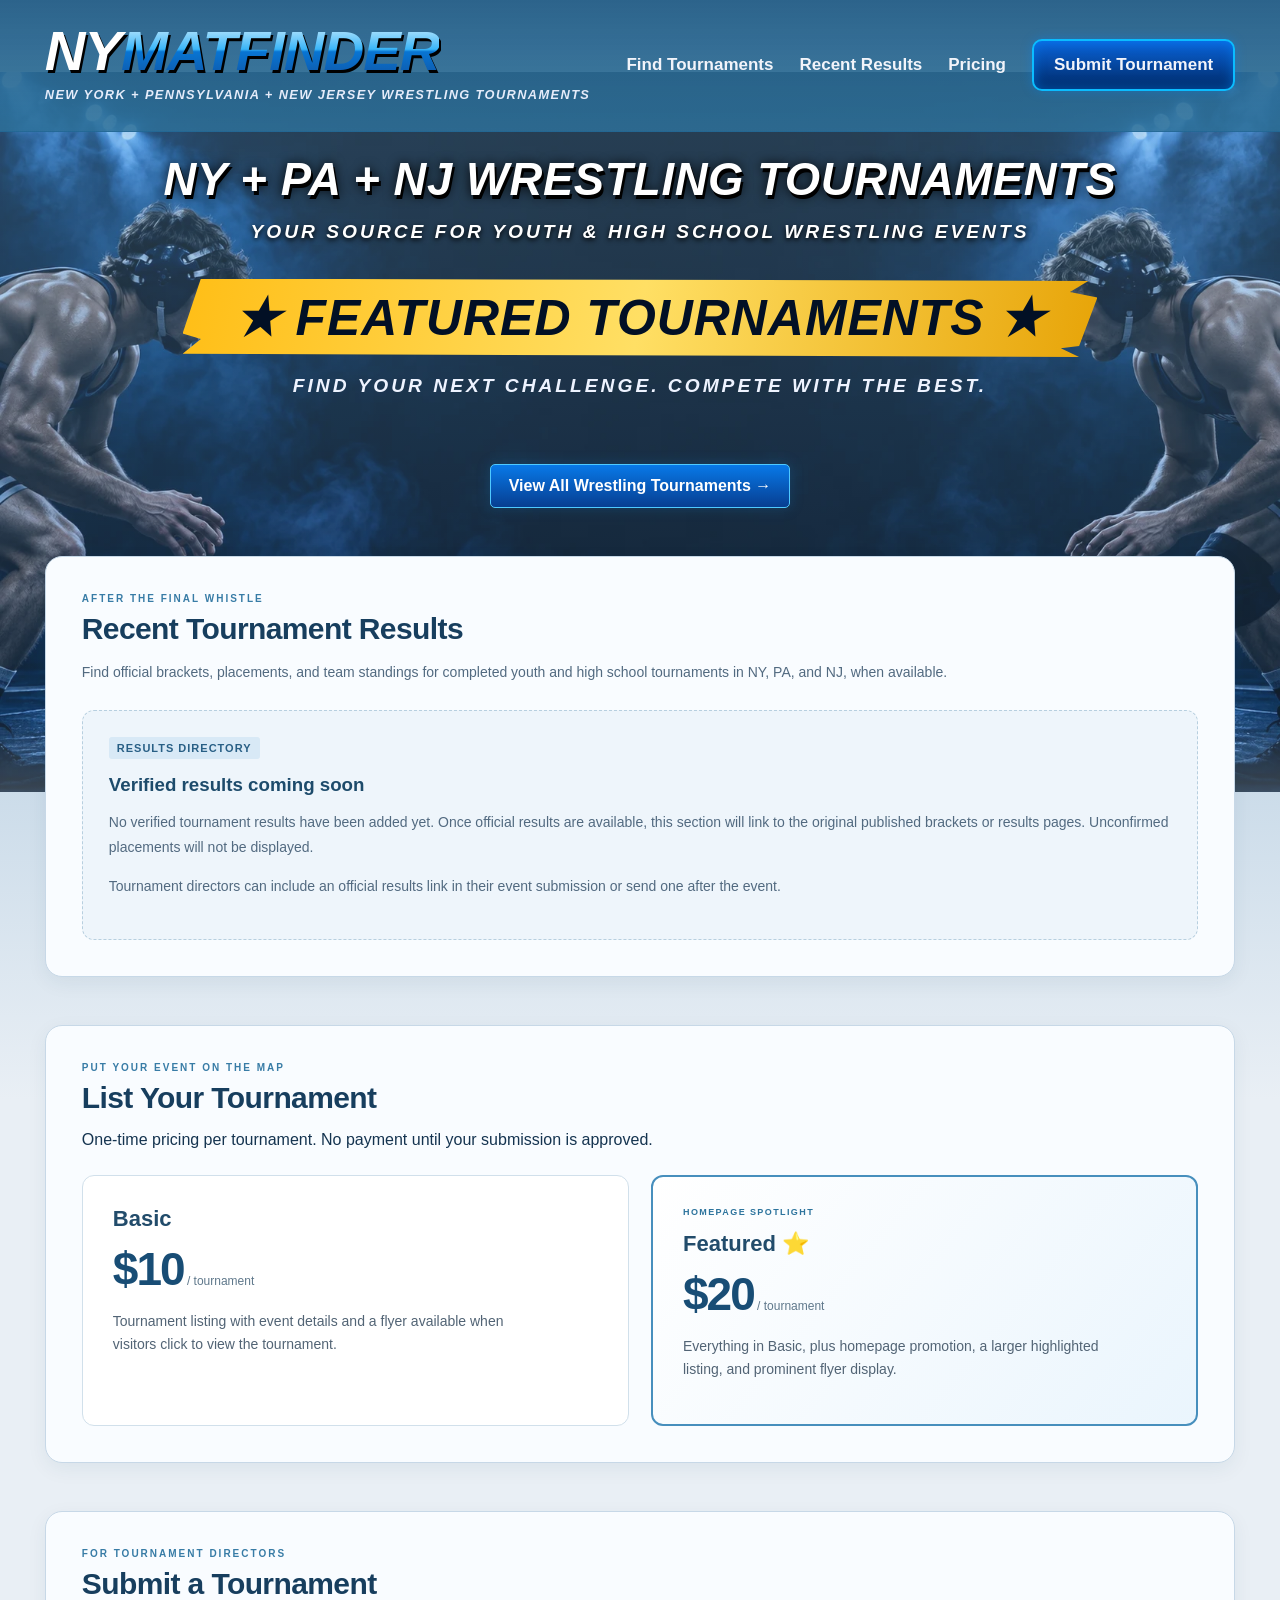
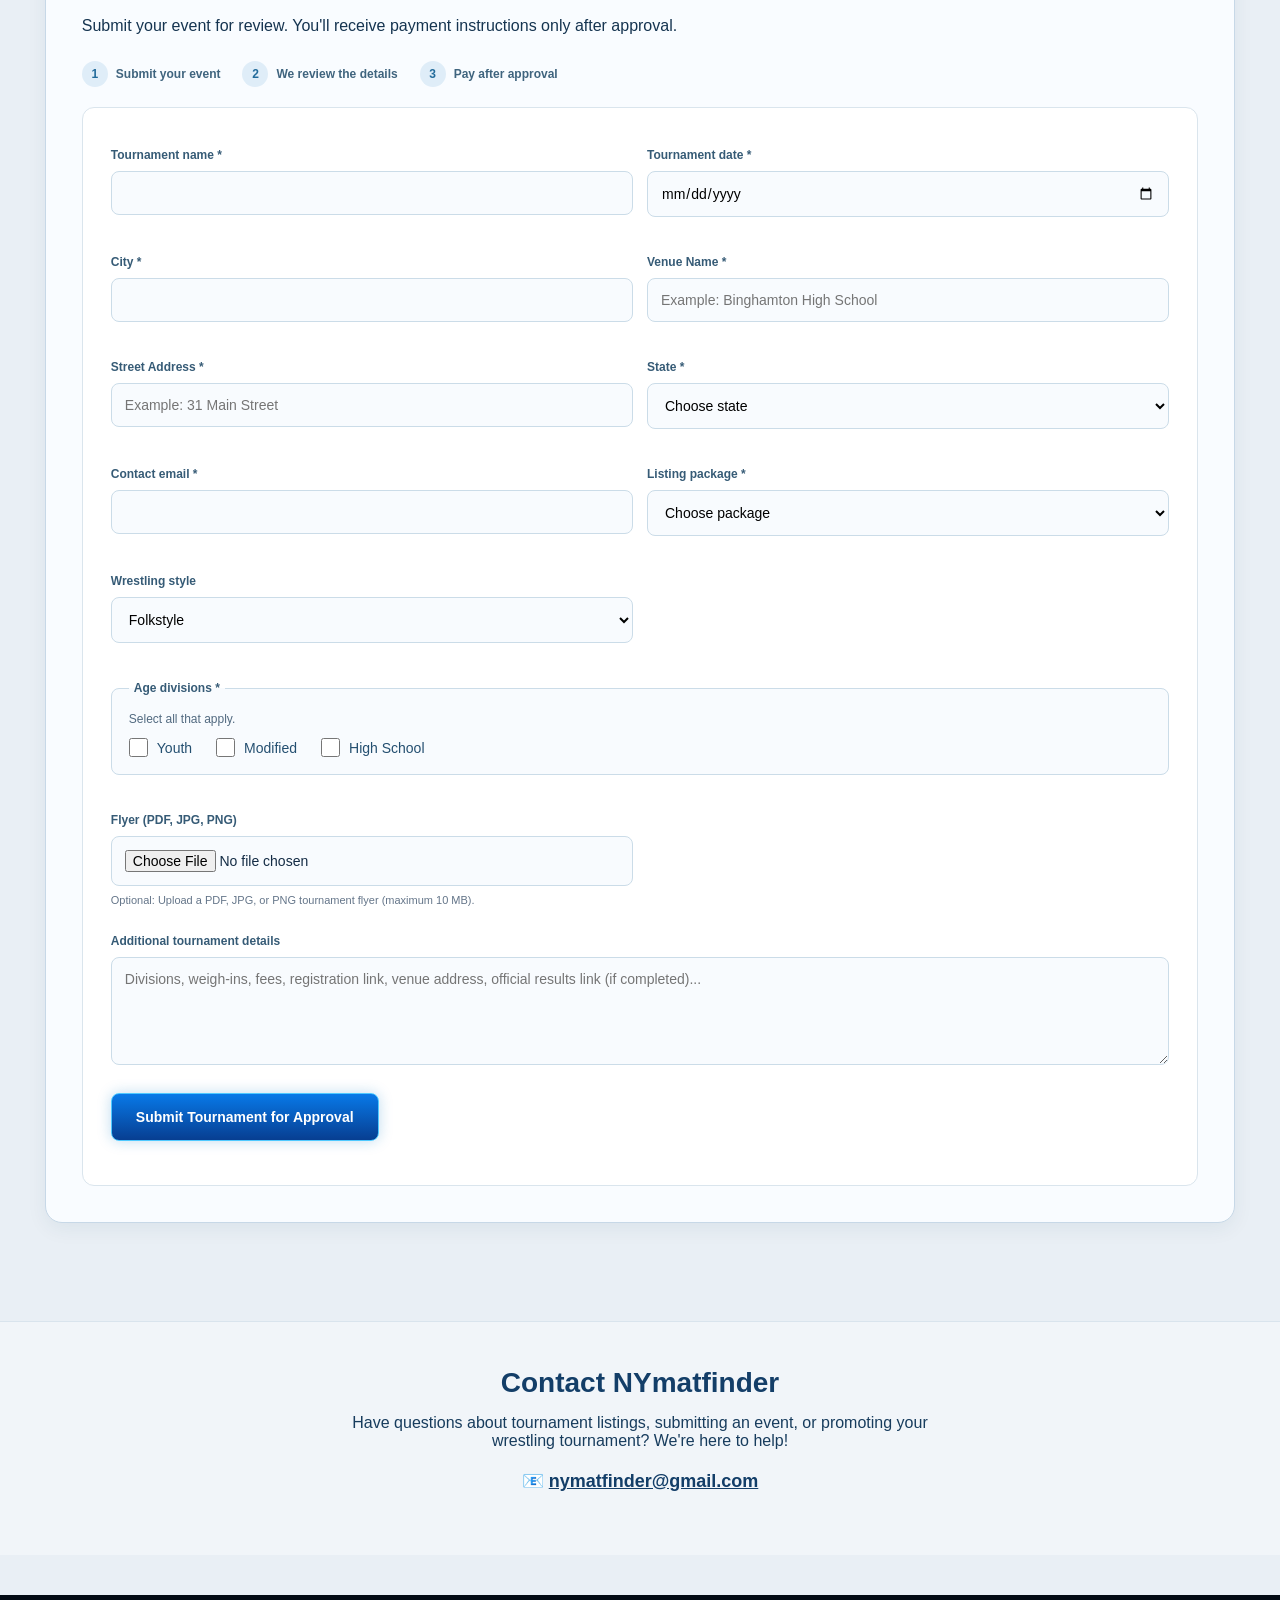
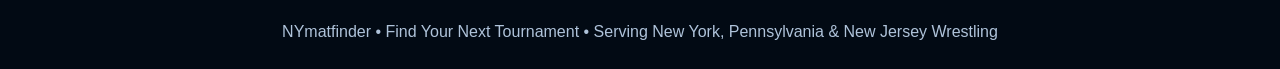
==== commit 9b807974: "Add multiple age divisions through submission, publishing, and filters" ====
--- a/index.html
+++ b/index.html
@@ -335,7 +335,7 @@
 <div class="field">
   <label for="address">Street Address *</label>
   <input id="address" placeholder="Example: 31 Main Street" required>
-</div><div class="field"><label for="eventstate">State *</label><select id="eventstate" required><option value="">Choose state</option><option>NY</option><option>PA</option><option>NJ</option></select></div><div class="field"><label for="contact">Contact email *</label><input id="contact" type="email" required></div><div class="field"><label for="package">Listing package *</label><select id="package" required><option value="">Choose package</option><option>Basic — $10</option><option>Featured — $20</option></select></div><div class="field"><label for="eventstyle">Wrestling style</label><select id="eventstyle"><option>Folkstyle</option><option>Freestyle</option><option>Greco-Roman</option></select></div><div class="field"><label for="flyer">Flyer (PDF, JPG, PNG)</label><input id="flyer" type="file" accept=".pdf,.jpg,.jpeg,.png,application/pdf,image/jpeg,image/png">
+</div><div class="field"><label for="eventstate">State *</label><select id="eventstate" required><option value="">Choose state</option><option>NY</option><option>PA</option><option>NJ</option></select></div><div class="field"><label for="contact">Contact email *</label><input id="contact" type="email" required></div><div class="field"><label for="package">Listing package *</label><select id="package" required><option value="">Choose package</option><option>Basic — $10</option><option>Featured — $20</option></select></div><div class="field"><label for="eventstyle">Wrestling style</label><select id="eventstyle"><option>Folkstyle</option><option>Freestyle</option><option>Greco-Roman</option></select></div><fieldset class="age-options" aria-describedby="age-help"><legend>Age divisions *</legend><p id="age-help">Select all that apply.</p><div class="age-checkboxes"><label><input type="checkbox" name="age_divisions" value="Youth"> Youth</label><label><input type="checkbox" name="age_divisions" value="Modified"> Modified</label><label><input type="checkbox" name="age_divisions" value="High School"> High School</label></div></fieldset><div class="field"><label for="flyer">Flyer (PDF, JPG, PNG)</label><input id="flyer" type="file" accept=".pdf,.jpg,.jpeg,.png,application/pdf,image/jpeg,image/png">
 <small>Optional: Upload a PDF, JPG, or PNG tournament flyer (maximum 10 MB).</small></div></div><div class="field"><label for="details">Additional tournament details</label><textarea id="details" rows="5" placeholder="Divisions, weigh-ins, fees, registration link, venue address, official results link (if completed)..."></textarea></div><div class="cf-turnstile" data-sitekey="0x4AAAAAAFtagBKGzRwW_ZoH"></div><button class="btn" type="submit">Submit Tournament for Approval</button><p id="feedback" role="status"></p></form></div></section></main>
 
 <!-- Tournament Details Window -->
@@ -368,7 +368,16 @@
     </a>
   </p>
 </section>
-<footer>NYmatfinder • Find Your Next Tournament • Serving New York, Pennsylvania & New Jersey Wrestling</footer><script>let tournaments=[];
+<footer>NYmatfinder • Find Your Next Tournament • Serving New York, Pennsylvania & New Jersey Wrestling</footer><script>function isUpcomingTournament(date, now = new Date()) {
+  if (!date) return true;
+  const parts = new Intl.DateTimeFormat('en-US', {
+    timeZone: 'America/New_York', year: 'numeric', month: '2-digit', day: '2-digit'
+  }).formatToParts(now);
+  const part = type => parts.find(p => p.type === type).value;
+  const today = `${part('year')}-${part('month')}-${part('day')}`;
+  return date >= today;
+}
+let tournaments=[];
 function openTournamentDetails(id) {
   const tournament = tournaments.find(t => String(t.id) === String(id));
 
@@ -416,7 +425,7 @@
   });
 function renderHomepageEvents() {
   const featured = tournaments
-    .filter(t => (t.tier || '').toLowerCase() === 'featured')
+    .filter(t => (t.tier || '').toLowerCase() === 'featured' && isUpcomingTournament(t.date))
     .sort((a, b) => (a.date || '').localeCompare(b.date || ''));
 
   const escapeHTML = value => String(value ?? '')
@@ -540,6 +549,12 @@
   feedback.textContent = 'Please complete the security verification before submitting.';
   return;
 }
+  const ageDivisions = Array.from(document.querySelectorAll('input[name="age_divisions"]:checked'), input => input.value);
+  if (!ageDivisions.length) {
+    feedback.textContent = 'Please select at least one age division.';
+    document.querySelector('input[name="age_divisions"]').focus();
+    return;
+  }
   const submission = {
     tournament_name: document.querySelector('#name').value.trim(),
     tournament_date: document.querySelector('#date').value,
@@ -550,6 +565,7 @@
     contact_email: document.querySelector('#contact').value.trim(),
     listing_package: document.querySelector('#package').value.split(' — ')[0],
     wrestling_style: document.querySelector('#eventstyle').value,
+    age_divisions: JSON.stringify(ageDivisions),
     additional_details: document.querySelector('#details').value.trim(),
 turnstile_token: turnstileToken
   };
--- a/interior.css
+++ b/interior.css
@@ -4,7 +4,7 @@
 .directory-page .brand{display:block;text-decoration:none;white-space:nowrap;font:italic 900 clamp(30px,3.6vw,54px)/1 Arial,sans-serif;letter-spacing:-1.8px;color:#fff;text-shadow:2px 3px #12304b}
 .directory-page .brand span{color:#57c4ff;text-shadow:2px 3px #133954}
 .directory-page .brand small{display:block;font:italic 800 clamp(7px,.8vw,11px)/1.8 Arial,sans-serif;letter-spacing:1.1px;color:#e3f2ff;margin-top:7px}
-.directory-page nav{display:flex;align-items:center;gap:25px}.directory-page nav a{color:#fff;margin:0;font-size:15px;white-space:nowrap}.directory-page nav a[aria-current]{text-decoration:underline;text-underline-offset:7px;text-decoration-color:#ffd45a}.directory-page nav a:last-child{padding:13px 18px;border:1px solid #62ceff;border-radius:8px;background:linear-gradient(#137be0,#064891);box-shadow:0 0 15px #28afff44}
+.directory-page header nav{display:flex;align-items:center;gap:25px}.directory-page header nav a{color:#fff;margin:0;font-size:15px;white-space:nowrap}.directory-page header nav a[aria-current]{text-decoration:underline;text-underline-offset:7px;text-decoration-color:#ffd45a}.directory-page header nav a:last-child{padding:13px 18px;border:1px solid #62ceff;border-radius:8px;background:linear-gradient(#137be0,#064891);box-shadow:0 0 15px #28afff44}
 .directory-page .hero{min-height:0;padding:48px max(5%,calc((100% - 1200px)/2)) 84px;background:radial-gradient(ellipse at right top,#d0e7f8,transparent 65%),linear-gradient(120deg,#f7fbff,#dfebf5);color:#133f65;border-bottom:1px solid #cbdde9}
 .directory-page .tag{font-size:11px;letter-spacing:2px;color:#3478a7;margin-bottom:15px}.directory-page .hero h1{font-size:clamp(36px,4.4vw,62px);font-style:italic;letter-spacing:-1.6px;line-height:1.02;margin:0 0 18px}.directory-page .hero p{font-size:16px;line-height:1.7;max-width:640px;color:#506a80;margin:0}.directory-page .hero>.btn{display:none}
 .directory-page .wrap{max-width:1340px;padding:0 5% 40px}.directory-page .search{margin-top:-36px;padding:22px;gap:16px;border:1px solid #d2e1ed;border-top:4px solid #3488c3;border-radius:14px;box-shadow:0 12px 28px #163d6210;grid-template-columns:1.7fr repeat(4,minmax(0,1fr))}
@@ -13,7 +13,7 @@
 .directory-page footer{background:#163e5d;color:#d9e9f5;font-size:12px}.directory-page a:focus-visible,.directory-page input:focus-visible,.directory-page select:focus-visible,form input:focus-visible,form select:focus-visible,form textarea:focus-visible{outline:3px solid #4aa5df;outline-offset:3px}
 #results,#pricing,#submit{padding:36px;border-radius:17px;background:#f9fcff;box-shadow:0 6px 20px #133c5510;scroll-margin-top:22px}#results h2,#pricing h2,#submit h2{font-size:30px;letter-spacing:-.6px;margin:8px 0 12px;color:#173e5e}.section-eyebrow{font-size:10px;letter-spacing:2px;font-weight:900;color:#387ca6}#results .formbox{border:1px dashed #b7cfdf;box-shadow:none;background:#eef5fb;max-width:none;margin-top:25px;padding:26px}#results .pill{background:#d8e9f6;color:#285f85;letter-spacing:1px}#results h3{color:#1d4b6b;margin:15px 0 8px}#pricing .prices{margin-top:26px;gap:22px}#pricing .price{padding:30px;border:1px solid #d1e0eb;border-radius:12px;position:relative}#pricing .price:last-child{border:2px solid #478fbd;background:linear-gradient(130deg,#fff,#eaf5fd)}#pricing .price h3{font-size:22px;color:#224c6b}#pricing .price strong{font-size:46px;letter-spacing:-2px;color:#184d75}#pricing .price strong::after{content:' / tournament';font-size:12px;font-weight:400;letter-spacing:0;color:#5f788b}#pricing .price p{font-size:14px;max-width:420px}.package-badge{display:block;color:#2d749d;font-size:9px;font-weight:900;letter-spacing:1.4px;margin-bottom:14px}.submission-steps{display:flex;gap:22px;flex-wrap:wrap;margin:26px 0 20px;color:#3f647e;font-size:12px;font-weight:700}.submission-steps span{display:flex;gap:8px;align-items:center}.submission-steps b{display:inline-grid;place-items:center;background:#dfedf8;color:#226b9b;width:26px;height:26px;border-radius:50%}#submit .formbox{max-width:none;padding:28px;border:1px solid #dae5ed;box-shadow:none}#submit .field label{color:#365b76;font-size:12px;margin-bottom:9px}#submit input,#submit select,#submit textarea{background:#f8fbfe;border-color:#cbdce8;border-radius:8px;font-size:14px;padding:13px}#submit small{display:block;font-size:11px;line-height:1.6;margin-top:6px}#submit .btn{padding:15px 24px;margin-top:12px;font-size:14px;border-radius:8px}#contact{border-top:1px solid #d9e4ed}
 @media(max-width:1100px){.directory-page header{flex-wrap:wrap;justify-content:center;padding:20px 5%;gap:22px}.directory-page .brand{text-align:center}.directory-page .search{grid-template-columns:repeat(3,minmax(0,1fr))}.directory-page .cards{grid-template-columns:repeat(2,minmax(0,1fr))}}
-@media(max-width:700px){.directory-page header{gap:18px}.directory-page .brand{font-size:36px}.directory-page nav{gap:15px;flex-wrap:wrap;justify-content:center}.directory-page nav a{font-size:11px}.directory-page nav a:last-child{padding:9px 11px}.directory-page .hero{padding:34px 6% 70px}.directory-page .hero h1{font-size:39px}.directory-page .hero p{font-size:14px}.directory-page .search{grid-template-columns:1fr 1fr;margin-top:-32px;padding:18px;gap:14px}.filter-field:first-child{grid-column:1/-1}.directory-page .cards{grid-template-columns:1fr}.directory-page h2{font-size:23px}.directory-page .wrap{padding-bottom:15px}#results,#pricing,#submit{padding:23px 19px}#results h2,#pricing h2,#submit h2{font-size:26px}#submit .formbox{padding:17px}.submission-steps{gap:12px;font-size:11px}#pricing .price{padding:24px}.directory-page .card.featured .banner{height:62px}}
+@media(max-width:700px){.directory-page header{gap:18px}.directory-page .brand{font-size:36px}.directory-page header nav{gap:15px;flex-wrap:wrap;justify-content:center}.directory-page header nav a{font-size:11px}.directory-page header nav a:last-child{padding:9px 11px}.directory-page .hero{padding:34px 6% 70px}.directory-page .hero h1{font-size:39px}.directory-page .hero p{font-size:14px}.directory-page .search{grid-template-columns:1fr 1fr;margin-top:-32px;padding:18px;gap:14px}.filter-field:first-child{grid-column:1/-1}.directory-page .cards{grid-template-columns:1fr}.directory-page h2{font-size:23px}.directory-page .wrap{padding-bottom:15px}#results,#pricing,#submit{padding:23px 19px}#results h2,#pricing h2,#submit h2{font-size:26px}#submit .formbox{padding:17px}.submission-steps{gap:12px;font-size:11px}#pricing .price{padding:24px}.directory-page .card.featured .banner{height:62px}}
 
 .directory-page .card.featured{grid-column:auto;max-width:none;width:auto}
 
@@ -22,3 +22,11 @@
 .directory-page .state-tabs a[aria-current]{background:linear-gradient(120deg,#276b9b,#318cbb);color:#fff;box-shadow:0 3px 8px #23608e22}.directory-page .state-tabs a:hover{background:#e7f2fa;color:#164c73}.directory-page .state-tabs a[aria-current]:hover{background:#236b99;color:#fff}
 .directory-page .search{margin-top:0;border-top-width:1px}.empty-results{grid-column:1/-1;background:#fff;border:1px dashed #b7cfdf;border-radius:12px;padding:30px;color:#527087;text-align:center}#result-count{font-size:12px;font-weight:700;margin-bottom:18px}
 @media(max-width:700px){.directory-page .state-tabs a{flex:1 1 40%;font-size:11px}.directory-page .state-tabs{margin-top:-28px}.directory-page .search{margin-top:0}.brand small{letter-spacing:.3px!important}.hero h1{overflow-wrap:normal}}
+
+/* Subtle arena backdrop connects the directory to the homepage. */
+.directory-page{background-color:#edf3f8;background-image:linear-gradient(180deg,rgba(232,243,251,.80),rgba(233,242,249,.89) 65%,#edf3f8),url('arena-background.webp');background-size:100% 1100px,100% auto;background-position:center 120px,center 120px;background-repeat:no-repeat}
+.directory-page .hero{background:linear-gradient(110deg,rgba(246,251,255,.50),rgba(219,236,248,.25));border-bottom-color:#cadde97a}
+.directory-page .card{background:#fff}.directory-page .search{background:#fff}
+@media(max-width:700px){.directory-page{background-size:100% 1000px,auto 750px;background-position:center 170px,center 170px}}
+
+#submit .age-options{grid-column:1/-1;min-width:0;margin:12px 0;padding:17px;border:1px solid #cbdce8;border-radius:8px;background:#f8fbfe}#submit .age-options legend{font-size:12px;font-weight:700;color:#365b76;padding:0 5px}#age-help{font-size:12px;color:#526a80;margin:0 0 12px}.age-checkboxes{display:flex;flex-wrap:wrap;gap:14px 24px}#submit .age-checkboxes label{display:flex;align-items:center;gap:9px;font-size:14px;color:#244f70;cursor:pointer}#submit .age-checkboxes input{width:19px;height:19px;margin:0;accent-color:#2677ac;padding:0}
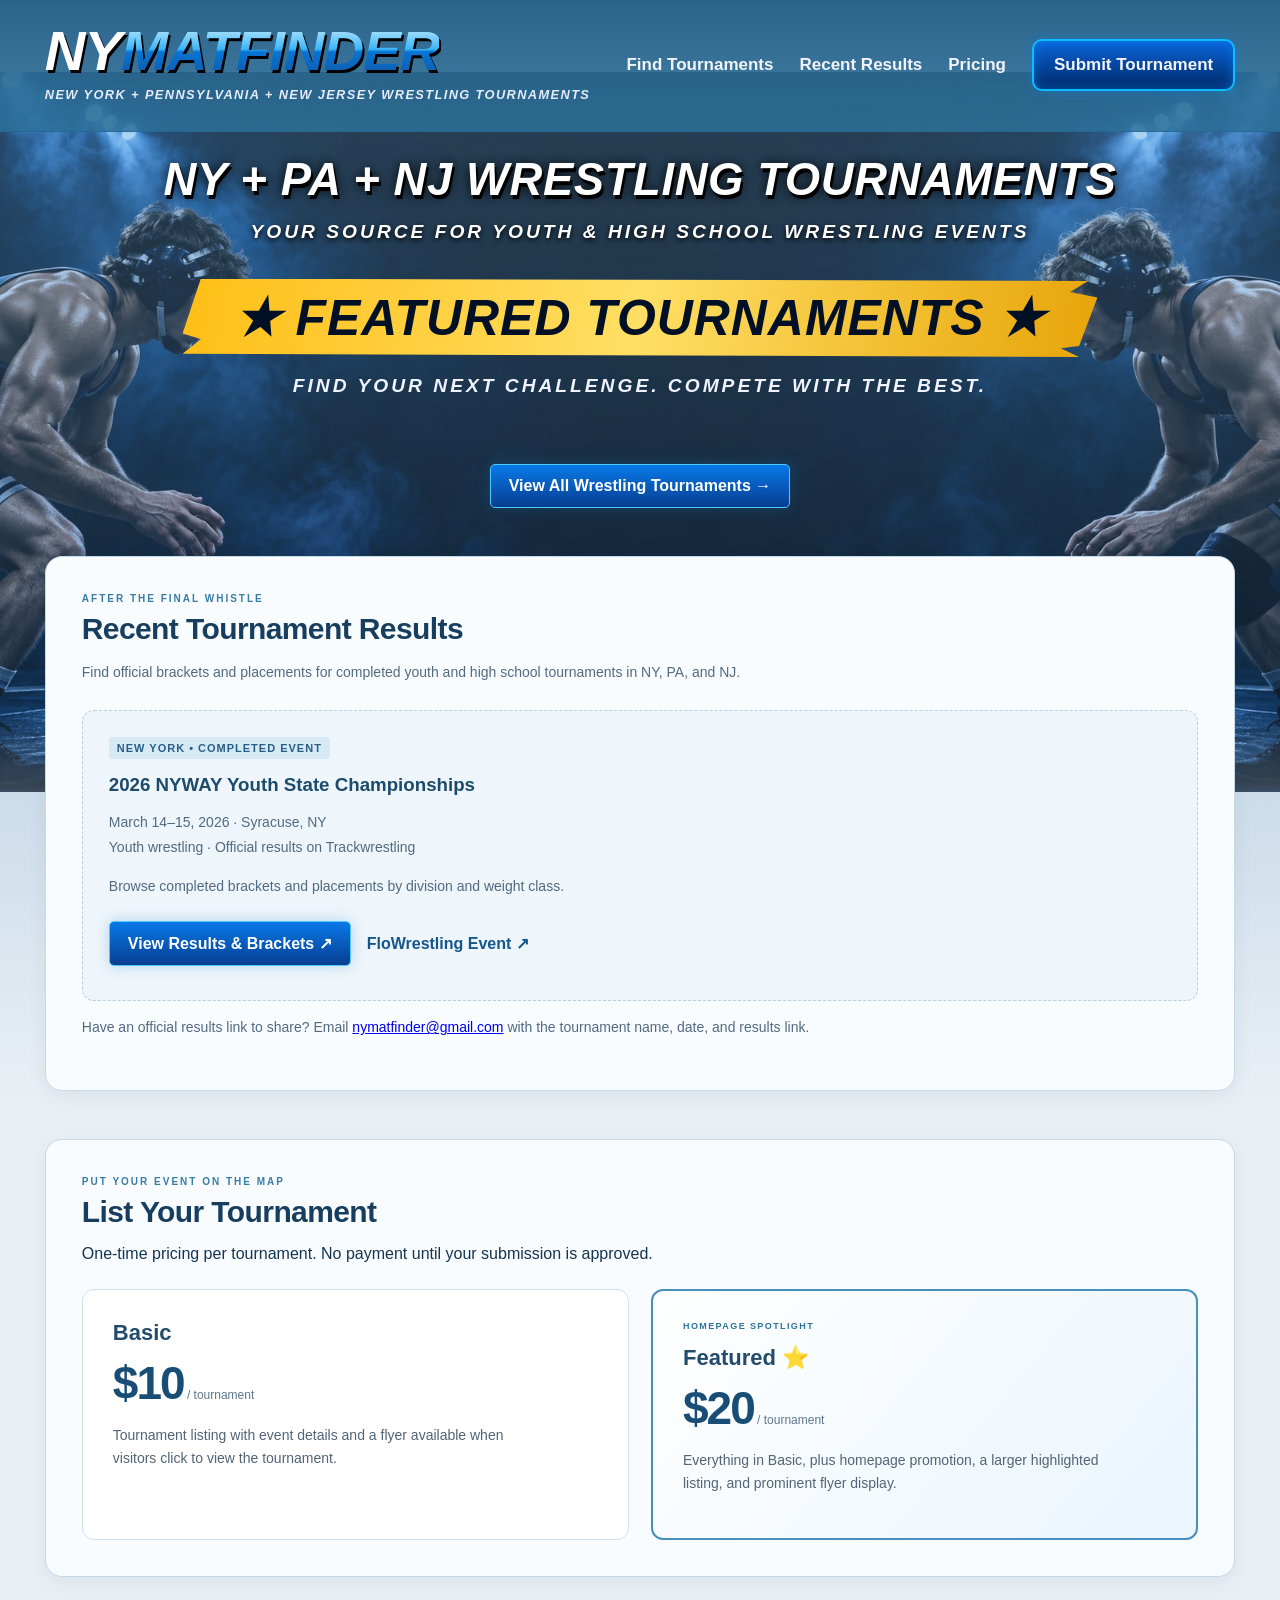
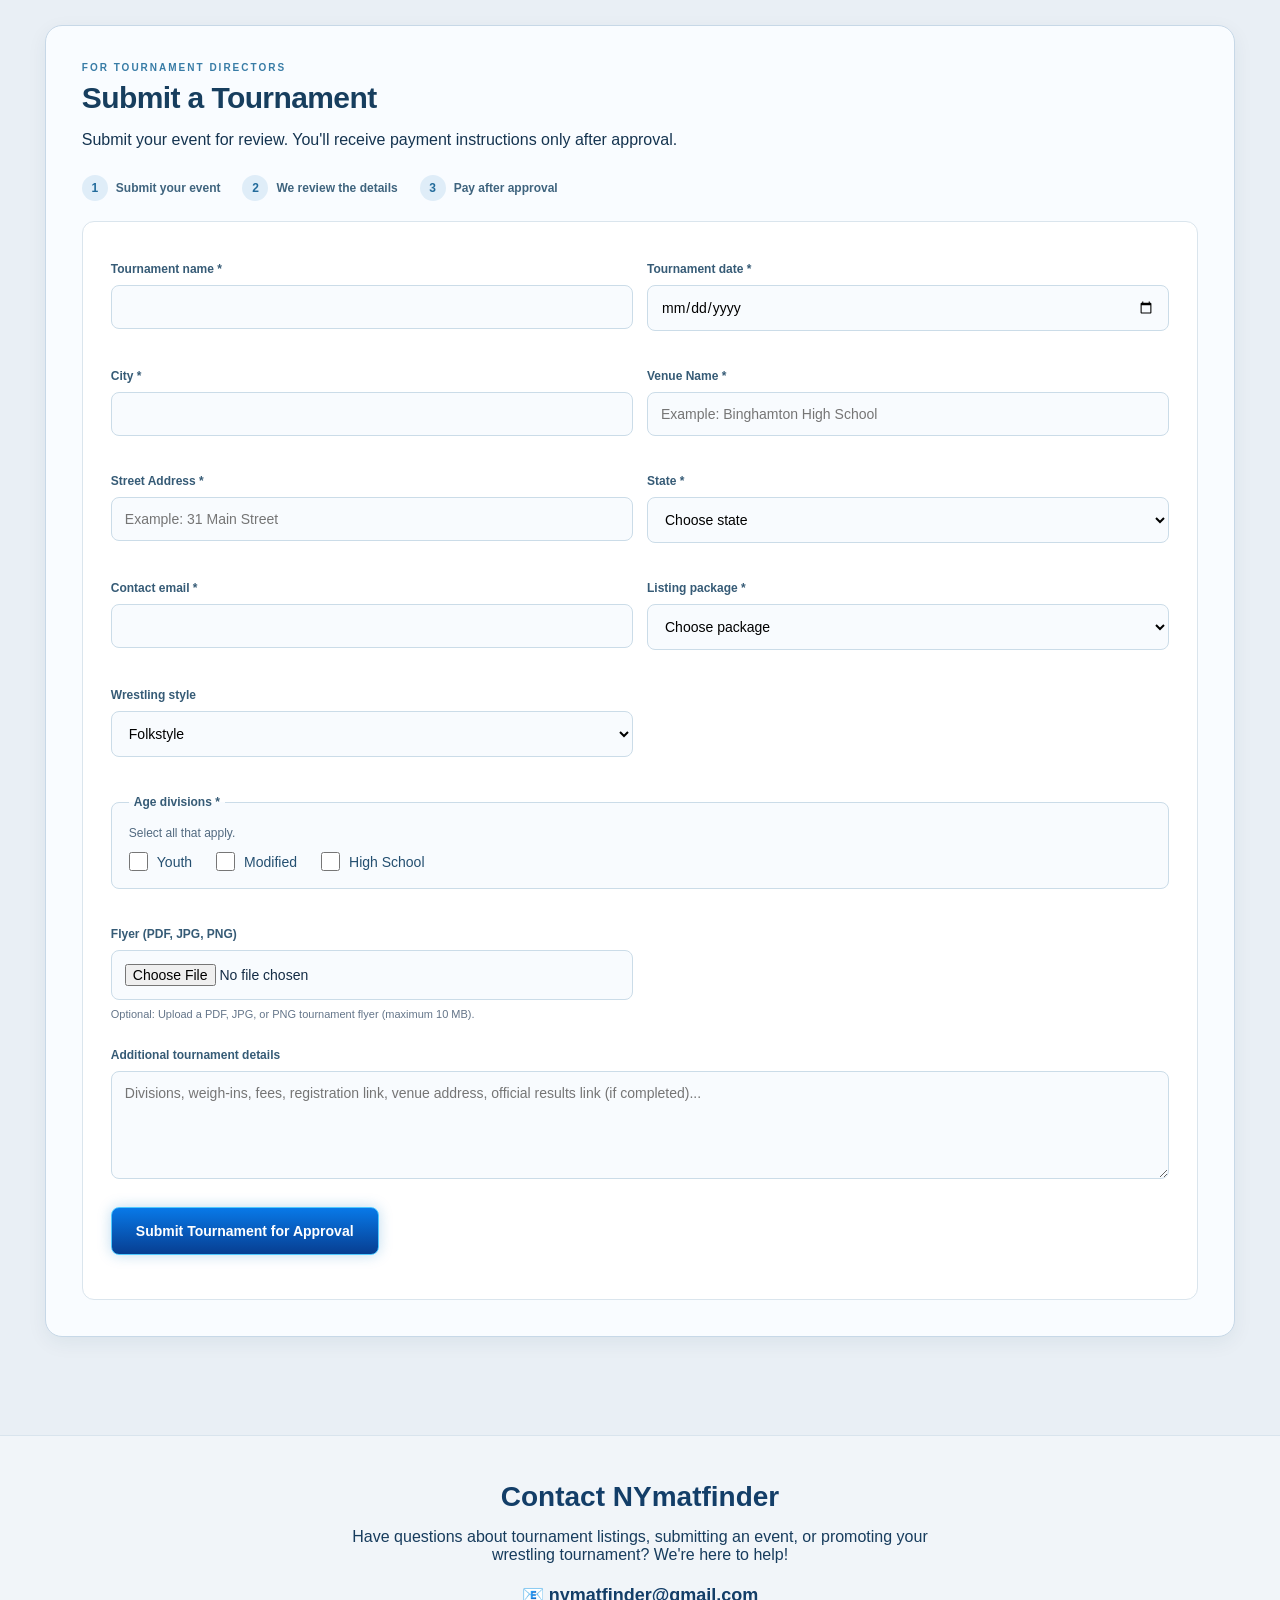
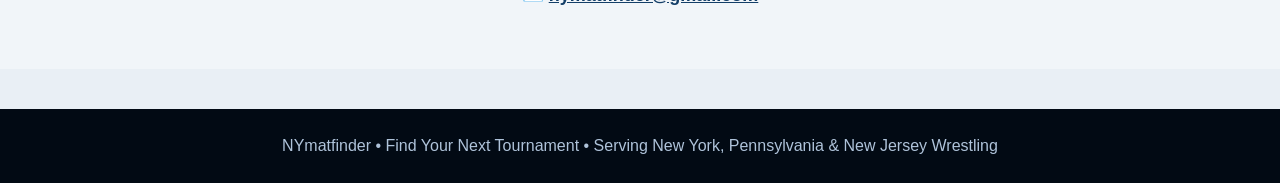
==== commit f07cb6fb: "Add NYWAY state championship official results to homepage" ====
--- a/index.html
+++ b/index.html
@@ -305,7 +305,7 @@
 </div>
 </section>
 
-<section id="results" class="section"><div class="section-eyebrow">AFTER THE FINAL WHISTLE</div><h2>Recent Tournament Results</h2><p class="muted">Find official brackets, placements, and team standings for completed youth and high school tournaments in NY, PA, and NJ, when available.</p><div class="formbox"><span class="pill">RESULTS DIRECTORY</span><h3>Verified results coming soon</h3><p class="muted">No verified tournament results have been added yet. Once official results are available, this section will link to the original published brackets or results pages. Unconfirmed placements will not be displayed.</p><p class="muted">Tournament directors can include an official results link in their event submission or send one after the event.</p></div></section><section id="pricing" class="section"><div class="section-eyebrow">PUT YOUR EVENT ON THE MAP</div><h2>List Your Tournament</h2><p>One-time pricing per tournament. No payment until your submission is approved.</p><div class="prices">
+<section id="results" class="section"><div class="section-eyebrow">AFTER THE FINAL WHISTLE</div><h2>Recent Tournament Results</h2><p class="muted">Find official brackets and placements for completed youth and high school tournaments in NY, PA, and NJ.</p><article class="formbox"><span class="pill">NEW YORK • COMPLETED EVENT</span><h3>2026 NYWAY Youth State Championships</h3><p class="muted"><time datetime="2026-03-14">March 14</time>–<time datetime="2026-03-15">15, 2026</time> · Syracuse, NY<br>Youth wrestling · Official results on Trackwrestling</p><p class="muted">Browse completed brackets and placements by division and weight class.</p><a class="btn" href="https://www.trackwrestling.com/BracketViewer/ot/932887132" target="_blank" rel="noopener noreferrer" style="display:inline-block;text-decoration:none;margin:8px 16px 8px 0">View Results &amp; Brackets ↗</a><a class="link" href="https://www.flowrestling.org/nextgen/events/15617343/information" target="_blank" rel="noopener noreferrer">FloWrestling Event ↗</a></article><p class="muted">Have an official results link to share? Email <a href="mailto:nymatfinder@gmail.com">nymatfinder@gmail.com</a> with the tournament name, date, and results link.</p></section><section id="pricing" class="section"><div class="section-eyebrow">PUT YOUR EVENT ON THE MAP</div><h2>List Your Tournament</h2><p>One-time pricing per tournament. No payment until your submission is approved.</p><div class="prices">
   <div class="price">
     <h3>Basic</h3>
     <strong>$10</strong>
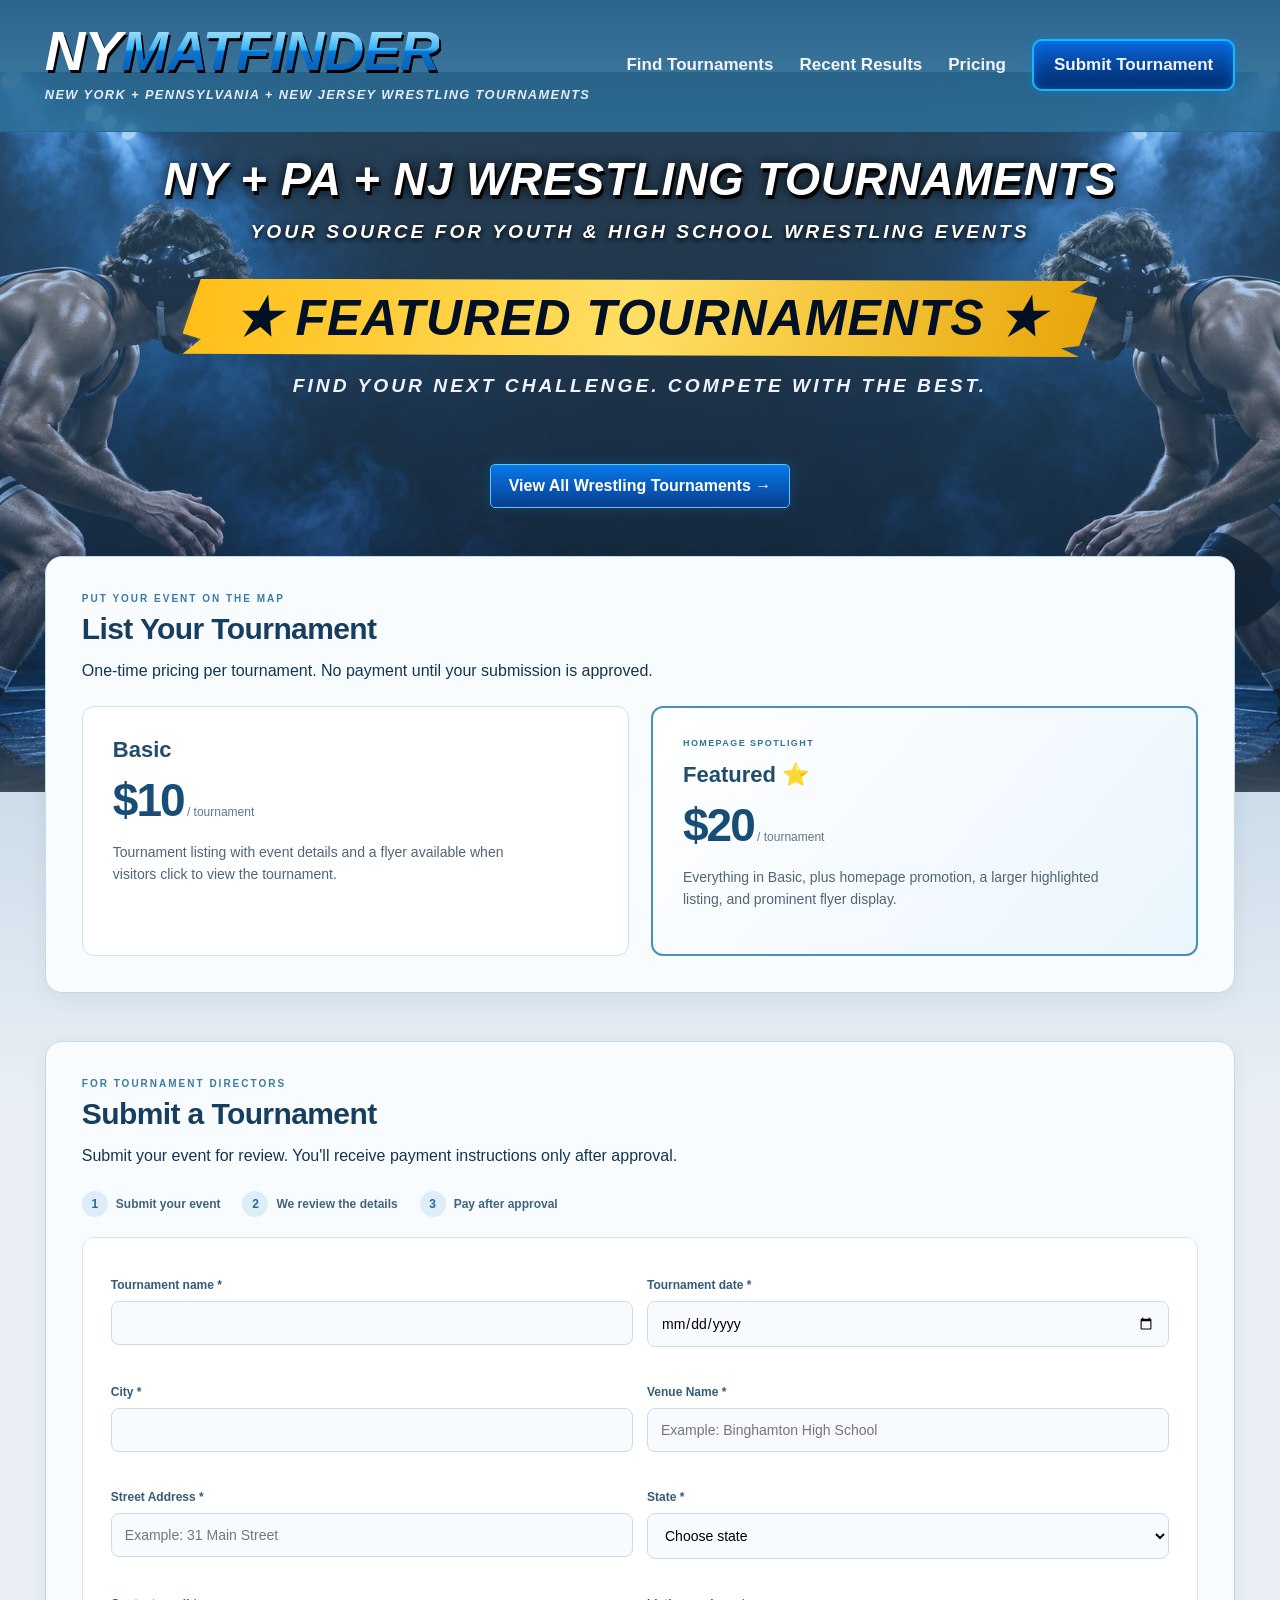
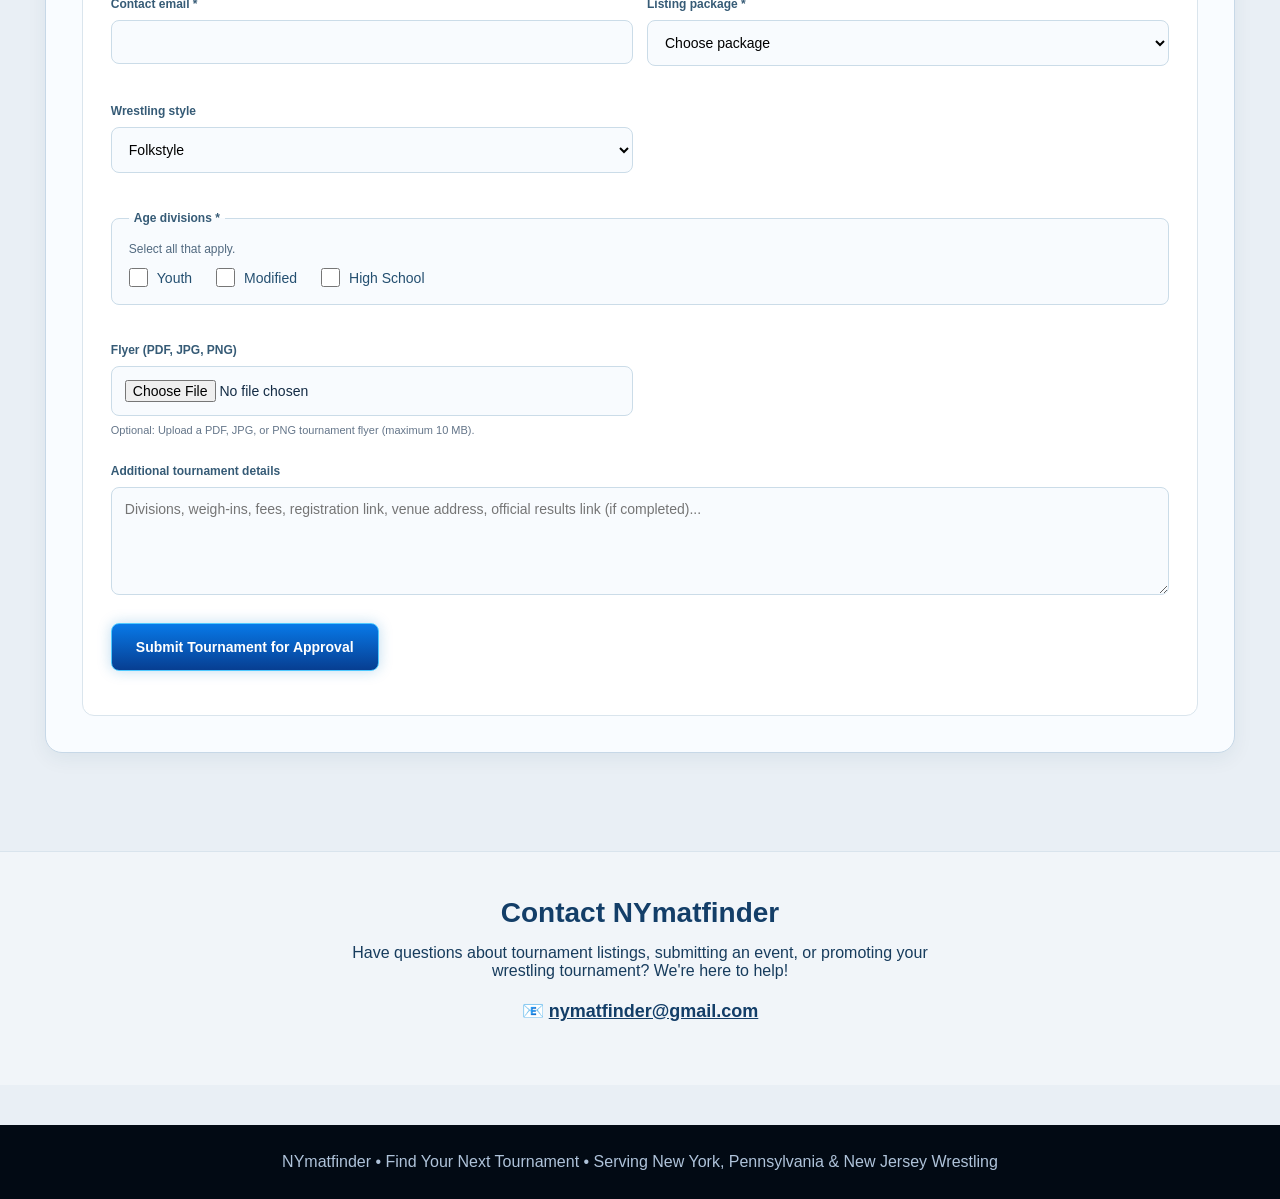
==== commit e0432c90: "Move results off homepage and link Recent Results tab" ====
--- a/index.html
+++ b/index.html
@@ -288,7 +288,7 @@
 @media(max-width:1050px){header{flex-wrap:wrap;justify-content:center;padding:18px 3%}.brand{text-align:center;font-size:48px}nav{gap:24px}.hero{padding-top:24px}body{background-size:auto 900px;background-position:center 100px}.featured-visual{height:200px;padding:38px 14px 14px}.featured-image{max-height:145px}.featured-event-name{min-height:95px}.featured-event-details{padding:12px 7px}#homepage-featured.featured-showcase-grid{gap:16px}.featured-flyer-btn{margin:0 10px 12px}}
 @media(max-width:700px){header{gap:16px}.brand{font-size:42px}.brand small{font-size:8px}nav{gap:14px;flex-wrap:wrap;justify-content:center}nav a{font-size:12px}nav a:last-child{padding:9px 11px}.hero{padding:24px 16px 0}.hero h1{font-size:36px;line-height:1.05}.hero p{letter-spacing:1.3px;font-size:11px;line-height:1.8}.wrap{padding:8px 5% 30px}#featured-events>h2{font-size:27px;padding:10px 19px}#featured-events>p{font-size:11px;letter-spacing:1.5px;line-height:1.7;margin:12px 8px 24px}#homepage-featured.featured-showcase-grid{grid-template-columns:1fr;max-width:430px;margin:auto;gap:25px}.featured-visual{height:230px;padding:42px 24px 16px}.featured-image{max-height:175px}.featured-ribbon{font-size:18px}.featured-event-name{font-size:29px;min-height:90px}.featured-date{font-size:23px}.featured-location{font-size:18px}.featured-flyer-btn{font-size:17px;padding:14px}#results,#pricing,#submit{padding:20px}body{background-size:auto 850px}}
 
-</style><script src="https://challenges.cloudflare.com/turnstile/v0/api.js" async defer></script><link rel="stylesheet" href="interior.css"></head><body><header><a class="brand" href="./" aria-label="NYmatfinder home">NY<span>MATFINDER</span><small>NEW YORK + PENNSYLVANIA + NEW JERSEY WRESTLING TOURNAMENTS</small></a><nav><a href="tournaments.html">Find Tournaments</a><a href="#results">Recent Results</a><a href="#pricing">Pricing</a><a href="#submit">Submit Tournament</a></nav></header><section class="hero"><h1>NY + PA + NJ WRESTLING TOURNAMENTS</h1><p>YOUR SOURCE FOR YOUTH &amp; HIGH SCHOOL WRESTLING EVENTS</p></section>
+</style><script src="https://challenges.cloudflare.com/turnstile/v0/api.js" async defer></script><link rel="stylesheet" href="interior.css"></head><body><header><a class="brand" href="./" aria-label="NYmatfinder home">NY<span>MATFINDER</span><small>NEW YORK + PENNSYLVANIA + NEW JERSEY WRESTLING TOURNAMENTS</small></a><nav><a href="tournaments.html">Find Tournaments</a><a href="results.html">Recent Results</a><a href="#pricing">Pricing</a><a href="#submit">Submit Tournament</a></nav></header><section class="hero"><h1>NY + PA + NJ WRESTLING TOURNAMENTS</h1><p>YOUR SOURCE FOR YOUTH &amp; HIGH SCHOOL WRESTLING EVENTS</p></section>
 <main class="wrap">
 
 <section id="featured-events" class="section">
@@ -305,7 +305,7 @@
 </div>
 </section>
 
-<section id="results" class="section"><div class="section-eyebrow">AFTER THE FINAL WHISTLE</div><h2>Recent Tournament Results</h2><p class="muted">Find official brackets and placements for completed youth and high school tournaments in NY, PA, and NJ.</p><article class="formbox"><span class="pill">NEW YORK • COMPLETED EVENT</span><h3>2026 NYWAY Youth State Championships</h3><p class="muted"><time datetime="2026-03-14">March 14</time>–<time datetime="2026-03-15">15, 2026</time> · Syracuse, NY<br>Youth wrestling · Official results on Trackwrestling</p><p class="muted">Browse completed brackets and placements by division and weight class.</p><a class="btn" href="https://www.trackwrestling.com/BracketViewer/ot/932887132" target="_blank" rel="noopener noreferrer" style="display:inline-block;text-decoration:none;margin:8px 16px 8px 0">View Results &amp; Brackets ↗</a><a class="link" href="https://www.flowrestling.org/nextgen/events/15617343/information" target="_blank" rel="noopener noreferrer">FloWrestling Event ↗</a></article><p class="muted">Have an official results link to share? Email <a href="mailto:nymatfinder@gmail.com">nymatfinder@gmail.com</a> with the tournament name, date, and results link.</p></section><section id="pricing" class="section"><div class="section-eyebrow">PUT YOUR EVENT ON THE MAP</div><h2>List Your Tournament</h2><p>One-time pricing per tournament. No payment until your submission is approved.</p><div class="prices">
+<section id="pricing" class="section"><div class="section-eyebrow">PUT YOUR EVENT ON THE MAP</div><h2>List Your Tournament</h2><p>One-time pricing per tournament. No payment until your submission is approved.</p><div class="prices">
   <div class="price">
     <h3>Basic</h3>
     <strong>$10</strong>
